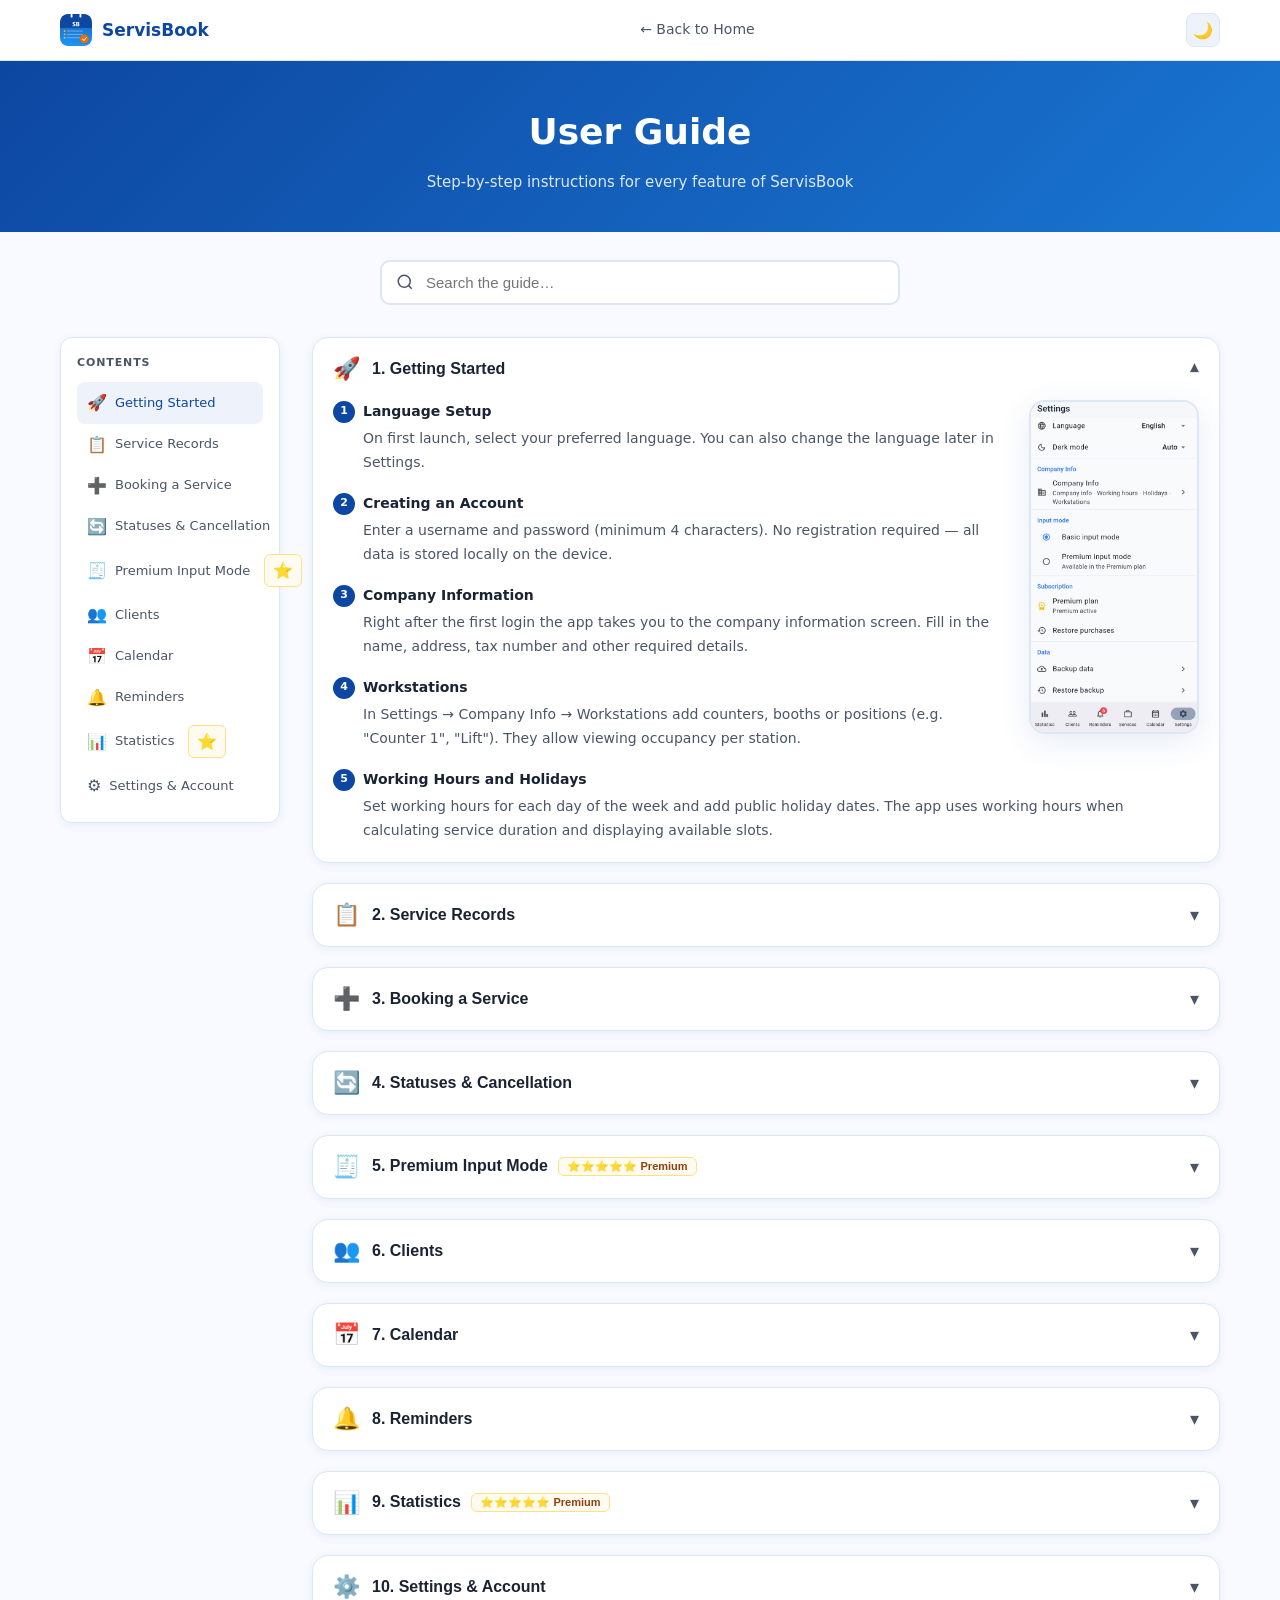
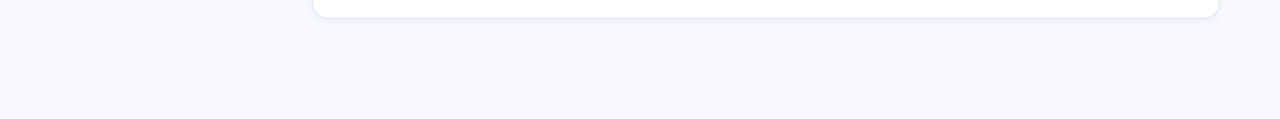
==== guide.html @ 6e5a4aa4 "guide.html: 5 stars on Data Backup and Data Restore in Settings section" ====
<!DOCTYPE html>
<html lang="en">
<head>
  <meta charset="UTF-8">
  <meta name="viewport" content="width=device-width,initial-scale=1">
  <title>ServisBook — User Guide</title>
  <meta name="description" content="Complete user guide for ServisBook — getting started, service records, calendar, reminders, statistics and more.">
  <style>
    :root {
      --bg: #f8faff; --bg-alt: #eef2fb; --nav-bg: rgba(255,255,255,.96);
      --text: #1a2333; --text-muted: #4a5568; --border: #dde6f3;
      --primary: #0D47A1; --primary-l: #1565C0; --primary-xl: #1976D2;
      --gold: #F9A825; --gold-bg: #fffbf0; --gold-border: #ffe082;
      --card: #ffffff;
      --shadow-sm: 0 2px 8px rgba(13,71,161,.07);
      --shadow: 0 8px 32px rgba(13,71,161,.10);
      --r: 12px;
    }
    @media (prefers-color-scheme: dark) {
      :root:not([data-theme="light"]) {
        --bg: #0a1628; --bg-alt: #0d1f38; --nav-bg: rgba(10,22,40,.96);
        --text: #dde8f4; --text-muted: #7a9ab5; --border: #1a3355;
        --card: #0f1e35; --gold-bg: #1c1500; --gold-border: #3d2e00;
        --shadow-sm: 0 2px 8px rgba(0,0,0,.25);
        --shadow: 0 8px 32px rgba(0,0,0,.35);
      }
    }
    :root[data-theme="dark"] {
      --bg: #0a1628; --bg-alt: #0d1f38; --nav-bg: rgba(10,22,40,.96);
      --text: #dde8f4; --text-muted: #7a9ab5; --border: #1a3355;
      --card: #0f1e35; --gold-bg: #1c1500; --gold-border: #3d2e00;
      --shadow-sm: 0 2px 8px rgba(0,0,0,.25); --shadow: 0 8px 32px rgba(0,0,0,.35);
    }
    :root[data-theme="light"] {
      --bg: #f8faff; --bg-alt: #eef2fb; --nav-bg: rgba(255,255,255,.96);
      --text: #1a2333; --text-muted: #4a5568; --border: #dde6f3;
      --card: #ffffff; --gold-bg: #fffbf0; --gold-border: #ffe082;
      --shadow-sm: 0 2px 8px rgba(13,71,161,.07); --shadow: 0 8px 32px rgba(13,71,161,.10);
    }

    *, *::before, *::after { box-sizing: border-box; margin: 0; padding: 0; }
    html { scroll-behavior: smooth; }
    body { font-family: -apple-system, BlinkMacSystemFont, 'Segoe UI', system-ui, sans-serif;
      background: var(--bg); color: var(--text); line-height: 1.7; font-size: 15px; }
    img { max-width: 100%; display: block; }
    a { color: var(--primary-xl); }

    /* NAV */
    .nav {
      position: sticky; top: 0; z-index: 100;
      background: var(--nav-bg); backdrop-filter: blur(12px);
      border-bottom: 1px solid var(--border);
    }
    .nav-inner {
      max-width: 1200px; margin: 0 auto;
      display: flex; align-items: center; justify-content: space-between;
      padding: 0 20px; height: 60px; gap: 16px;
    }
    .nav-logo { display: flex; align-items: center; gap: 10px; text-decoration: none; }
    .nav-logo img { width: 32px; height: 32px; border-radius: 8px; }
    .nav-logo span { font-weight: 700; font-size: 17px; color: var(--primary); }
    .nav-back { font-size: 14px; color: var(--text-muted); text-decoration: none; display: flex; align-items: center; gap: 4px; }
    .nav-back:hover { color: var(--primary); }
    .nav-right { display: flex; align-items: center; gap: 8px; }
    .theme-btn {
      background: var(--bg-alt); border: 1px solid var(--border); border-radius: 8px;
      width: 34px; height: 34px; cursor: pointer; font-size: 16px;
      display: flex; align-items: center; justify-content: center;
    }

    /* HEADER */
    .guide-header {
      background: linear-gradient(135deg, var(--primary) 0%, var(--primary-xl) 100%);
      color: #fff; padding: 40px 20px 36px; text-align: center;
    }
    .guide-header h1 { font-size: clamp(22px, 5vw, 36px); font-weight: 800; margin-bottom: 8px; }
    .guide-header p { opacity: .85; font-size: 15px; max-width: 520px; margin: 0 auto; }

    /* SEARCH */
    .search-wrap { max-width: 560px; margin: 28px auto 0; padding: 0 20px; }
    .search-input {
      width: 100%; padding: 12px 16px 12px 44px; border-radius: 10px;
      border: 2px solid var(--border); background: var(--card); color: var(--text);
      font-size: 15px; outline: none; transition: border-color .15s;
      background-image: url("data:image/svg+xml,%3Csvg xmlns='http://www.w3.org/2000/svg' width='18' height='18' viewBox='0 0 24 24' fill='none' stroke='%234a5568' stroke-width='2'%3E%3Ccircle cx='11' cy='11' r='8'/%3E%3Cpath d='m21 21-4.35-4.35'/%3E%3C/svg%3E");
      background-repeat: no-repeat; background-position: 14px center;
    }
    .search-input:focus { border-color: var(--primary-xl); }

    /* LAYOUT */
    .guide-layout {
      max-width: 1200px; margin: 0 auto;
      display: grid; grid-template-columns: 1fr;
      padding: 32px 20px 80px; gap: 32px;
    }

    /* SIDEBAR */
    .sidebar {
      display: none;
    }
    .sidebar-inner {
      position: sticky; top: 76px;
      background: var(--card); border: 1px solid var(--border);
      border-radius: var(--r); padding: 16px; box-shadow: var(--shadow-sm);
    }
    .sidebar-title {
      font-size: 11px; font-weight: 700; color: var(--text-muted);
      text-transform: uppercase; letter-spacing: .08em; margin-bottom: 10px;
    }
    .sidebar-link {
      display: flex; align-items: center; gap: 8px;
      padding: 7px 10px; border-radius: 8px; text-decoration: none;
      font-size: 13px; color: var(--text-muted); transition: background .1s, color .1s;
      white-space: nowrap;
    }
    .sidebar-link:hover, .sidebar-link.active { background: var(--bg-alt); color: var(--primary); }
    .sidebar-link span { font-size: 16px; }

    /* CONTENT */
    .guide-section {
      scroll-margin-top: 76px;
      background: var(--card); border: 1px solid var(--border);
      border-radius: 16px; overflow: hidden; box-shadow: var(--shadow-sm);
      margin-bottom: 20px;
    }
    .guide-section.hidden { display: none; }

    .section-header-btn {
      width: 100%; background: none; border: none; cursor: pointer;
      padding: 18px 20px; text-align: left;
      display: flex; align-items: center; justify-content: space-between; gap: 12px;
      color: var(--text);
    }
    .section-header-btn:hover { background: var(--bg-alt); }
    .section-title-row { display: flex; align-items: center; gap: 12px; }
    .section-icon { font-size: 22px; flex-shrink: 0; }
    .section-title { font-size: 16px; font-weight: 700; }
    .section-chevron { font-size: 18px; color: var(--text-muted); transition: transform .2s; flex-shrink: 0; }
    .guide-section.open .section-chevron { transform: rotate(180deg); }

    .section-body { display: none; padding: 0 20px 20px; }
    .guide-section.open .section-body { display: block; }

    /* Screenshot in guide */
    .guide-screenshot {
      float: right; margin: 0 0 16px 20px;
      width: 140px; border-radius: 16px;
      border: 2px solid var(--border); overflow: hidden;
      box-shadow: var(--shadow);
    }
    .guide-screenshot img { width: 100%; display: block; }
    .clearfix::after { content: ''; display: table; clear: both; }

    /* Items */
    .item { margin-bottom: 18px; }
    .item:last-child { margin-bottom: 0; }
    .item-num {
      display: inline-flex; align-items: center; justify-content: center;
      width: 22px; height: 22px; border-radius: 50%;
      background: var(--primary); color: #fff;
      font-size: 11px; font-weight: 700; flex-shrink: 0; margin-right: 8px;
    }
    .item-header { display: flex; align-items: center; margin-bottom: 4px; }
    .item-title { font-size: 14px; font-weight: 700; color: var(--text); }
    .item-body { font-size: 14px; color: var(--text-muted); line-height: 1.65; padding-left: 30px; }

    /* Premium badge */
    .premium-note {
      display: inline-flex; align-items: center; gap: 4px;
      background: var(--gold-bg); border: 1px solid var(--gold-border);
      color: #92400e; font-size: 11px; font-weight: 700;
      padding: 2px 8px; border-radius: 6px; margin-left: 6px;
      vertical-align: middle;
    }
    @media (prefers-color-scheme: dark) {
      :root:not([data-theme="light"]) .premium-note { color: var(--gold); }
    }
    :root[data-theme="dark"] .premium-note { color: var(--gold); }

    /* No results */
    .no-results { text-align: center; padding: 48px 20px; color: var(--text-muted); font-size: 15px; }

    /* RESPONSIVE */
    @media (min-width: 900px) {
      .guide-layout { grid-template-columns: 220px 1fr; }
      .sidebar { display: block; }
    }
    @media (min-width: 1024px) {
      .guide-screenshot { width: 170px; }
    }
  </style>
</head>
<body>

<nav class="nav">
  <div class="nav-inner">
    <a class="nav-logo" href="index.html">
      <img src="assets/logo.png" alt="ServisBook">
      <span>ServisBook</span>
    </a>
    <a class="nav-back" href="index.html">← Back to Home</a>
    <div class="nav-right">
      <button class="theme-btn" id="theme-btn" aria-label="Toggle theme">🌙</button>
    </div>
  </div>
</nav>

<div class="guide-header">
  <h1>User Guide</h1>
  <p>Step-by-step instructions for every feature of ServisBook</p>
</div>

<div class="search-wrap">
  <input class="search-input" id="search" type="search" placeholder="Search the guide…" autocomplete="off">
</div>

<div class="guide-layout">

  <!-- SIDEBAR -->
  <aside class="sidebar">
    <div class="sidebar-inner">
      <div class="sidebar-title">Contents</div>
      <a class="sidebar-link" href="#s1"><span>🚀</span> Getting Started</a>
      <a class="sidebar-link" href="#s2"><span>📋</span> Service Records</a>
      <a class="sidebar-link" href="#s3"><span>➕</span> Booking a Service</a>
      <a class="sidebar-link" href="#s4"><span>🔄</span> Statuses &amp; Cancellation</a>
      <a class="sidebar-link" href="#s5"><span>🧾</span> Premium Input Mode <span class="premium-note">⭐</span></a>
      <a class="sidebar-link" href="#s6"><span>👥</span> Clients</a>
      <a class="sidebar-link" href="#s7"><span>📅</span> Calendar</a>
      <a class="sidebar-link" href="#s8"><span>🔔</span> Reminders</a>
      <a class="sidebar-link" href="#s9"><span>📊</span> Statistics <span class="premium-note">⭐</span></a>
      <a class="sidebar-link" href="#s10"><span>⚙️</span> Settings &amp; Account</a>
    </div>
  </aside>

  <!-- CONTENT -->
  <main id="guide-content">

    <!-- 1. Getting Started -->
    <div class="guide-section open" id="s1" data-section="getting started language account company workstations working hours holidays">
      <button class="section-header-btn" onclick="toggleSection(this)">
        <div class="section-title-row">
          <span class="section-icon">🚀</span>
          <span class="section-title">1. Getting Started</span>
        </div>
        <span class="section-chevron">▾</span>
      </button>
      <div class="section-body">
        <div class="guide-screenshot">
          <img src="assets/7.jpg" alt="Settings" loading="lazy">
        </div>
        <div class="clearfix">
          <div class="item">
            <div class="item-header"><span class="item-num">1</span><span class="item-title">Language Setup</span></div>
            <div class="item-body">On first launch, select your preferred language. You can also change the language later in Settings.</div>
          </div>
          <div class="item">
            <div class="item-header"><span class="item-num">2</span><span class="item-title">Creating an Account</span></div>
            <div class="item-body">Enter a username and password (minimum 4 characters). No registration required — all data is stored locally on the device.</div>
          </div>
          <div class="item">
            <div class="item-header"><span class="item-num">3</span><span class="item-title">Company Information</span></div>
            <div class="item-body">Right after the first login the app takes you to the company information screen. Fill in the name, address, tax number and other required details.</div>
          </div>
          <div class="item">
            <div class="item-header"><span class="item-num">4</span><span class="item-title">Workstations</span></div>
            <div class="item-body">In Settings → Company Info → Workstations add counters, booths or positions (e.g. "Counter 1", "Lift"). They allow viewing occupancy per station.</div>
          </div>
          <div class="item">
            <div class="item-header"><span class="item-num">5</span><span class="item-title">Working Hours and Holidays</span></div>
            <div class="item-body">Set working hours for each day of the week and add public holiday dates. The app uses working hours when calculating service duration and displaying available slots.</div>
          </div>
        </div>
      </div>
    </div>

    <!-- 2. Service Records -->
    <div class="guide-section" id="s2" data-section="service records tabs scheduled in progress completed cards color search filter sort period">
      <button class="section-header-btn" onclick="toggleSection(this)">
        <div class="section-title-row">
          <span class="section-icon">📋</span>
          <span class="section-title">2. Service Records</span>
        </div>
        <span class="section-chevron">▾</span>
      </button>
      <div class="section-body">
        <div class="guide-screenshot">
          <img src="assets/1.jpg" alt="Service Records" loading="lazy">
        </div>
        <div class="clearfix">
          <div class="item">
            <div class="item-header"><span class="item-num">1</span><span class="item-title">Three Tabs — Three Statuses</span></div>
            <div class="item-body">Service records are divided into three tabs: <strong>Scheduled</strong> — appointments yet to be carried out; <strong>In Progress</strong> — services currently underway; <strong>Completed</strong> — archive of all finished services.</div>
          </div>
          <div class="item">
            <div class="item-header"><span class="item-num">2</span><span class="item-title">Time Period for Completed Services</span></div>
            <div class="item-body">Select the review period: 15 days, 30 days, 6 months, 12 months or all time.</div>
          </div>
          <div class="item">
            <div class="item-header"><span class="item-num">3</span><span class="item-title">Card Colors</span></div>
            <div class="item-body">Cards can be color-coded: <strong>Yellow</strong> — service should have started but hasn't; <strong>Green</strong> — service is in progress and completion time is approaching.</div>
          </div>
          <div class="item">
            <div class="item-header"><span class="item-num">4</span><span class="item-title">Sound Alarm</span></div>
            <div class="item-body">If you enable sound alerts in Settings → Notifications, the app will notify you with sound and vibration when a scheduled appointment time arrives.</div>
          </div>
          <div class="item">
            <div class="item-header"><span class="item-num">5</span><span class="item-title">Search</span></div>
            <div class="item-body">At the top of the screen enter part of the service description or client name. The list filters in real time.</div>
          </div>
          <div class="item">
            <div class="item-header"><span class="item-num">6</span><span class="item-title">Filtering and Sorting</span></div>
            <div class="item-body">Use the calendar icon to filter by date. Use the sort icon to order the list by date, price or client name.</div>
          </div>
        </div>
      </div>
    </div>

    <!-- 3. Booking a Service -->
    <div class="guide-section" id="s3" data-section="booking add new service client date time description notes photos sms reminder">
      <button class="section-header-btn" onclick="toggleSection(this)">
        <div class="section-title-row">
          <span class="section-icon">➕</span>
          <span class="section-title">3. Booking a Service</span>
        </div>
        <span class="section-chevron">▾</span>
      </button>
      <div class="section-body">
        <div class="guide-screenshot">
          <img src="assets/8.jpg" alt="Add Service form" loading="lazy">
        </div>
        <div class="clearfix">
        <div class="item">
          <div class="item-header"><span class="item-num">1</span><span class="item-title">Starting</span></div>
          <div class="item-body">Tap the <strong>+</strong> button in the bottom right of the Services screen, or tap a free slot in the Calendar.</div>
        </div>
        <div class="item">
          <div class="item-header"><span class="item-num">2</span><span class="item-title">Selecting a Client</span></div>
          <div class="item-body">Choose a client from the list or add a new one directly on the form. The client must be added before booking a service.</div>
        </div>
        <div class="item">
          <div class="item-header"><span class="item-num">3</span><span class="item-title">Date and Time</span></div>
          <div class="item-body">Select start date and time. Enter duration or manually select end time. Duration is calculated in working hours according to your schedule.</div>
        </div>
        <div class="item">
          <div class="item-header"><span class="item-num">4</span><span class="item-title">Description and Notes</span></div>
          <div class="item-body">Service description is required in Basic entry mode. Notes are optional and appear in italic on the card.</div>
        </div>
        <div class="item">
          <div class="item-header"><span class="item-num">5</span><span class="item-title">Photos</span></div>
          <div class="item-body">Add photos from the gallery or camera. They are stored locally and displayed as thumbnails on the card.</div>
        </div>
        <div class="item">
          <div class="item-header"><span class="item-num">6</span><span class="item-title">Reminder</span></div>
          <div class="item-body">Enable "Add reminder" and select the type. The reminder appears in the Reminders section on the selected date and time.</div>
        </div>
        <div class="item">
          <div class="item-header"><span class="item-num">7</span><span class="item-title">SMS Confirmation to Client</span></div>
          <div class="item-body">Enable the "Send SMS confirmation to client" toggle before saving. The app opens the SMS app with a pre-filled number and message.</div>
        </div>
        </div>
      </div>
    </div>

    <!-- 4. Statuses and Cancellation -->
    <div class="guide-section" id="s4" data-section="status change in progress completed cancel cancellation pdf export share">
      <button class="section-header-btn" onclick="toggleSection(this)">
        <div class="section-title-row">
          <span class="section-icon">🔄</span>
          <span class="section-title">4. Statuses &amp; Cancellation</span>
        </div>
        <span class="section-chevron">▾</span>
      </button>
      <div class="section-body">
        <div class="guide-screenshot">
          <img src="assets/6.jpg" alt="Service Details" loading="lazy">
        </div>
        <div class="clearfix">
          <div class="item">
            <div class="item-header"><span class="item-num">1</span><span class="item-title">Starting a Service</span></div>
            <div class="item-body">On the card in the "Scheduled" tab tap the <strong>In Progress</strong> button. The service moves to the In Progress tab.</div>
          </div>
          <div class="item">
            <div class="item-header"><span class="item-num">2</span><span class="item-title">Completing a Service</span></div>
            <div class="item-body">On the card in the "In Progress" tab tap <strong>Completed</strong>. Enter the final price (if not already entered). The service moves to Completed.</div>
          </div>
          <div class="item">
            <div class="item-header"><span class="item-num">3</span><span class="item-title">Cancellation</span></div>
            <div class="item-body">Tap "Cancel" on the card in the Scheduled tab. Confirm the cancellation and, if desired, send an SMS notification to the client.</div>
          </div>
          <div class="item">
            <div class="item-header"><span class="item-num">4</span><span class="item-title">View and PDF Export</span></div>
            <div class="item-body">Tap the completed service card for a detailed view. Use the share icon in the top right to generate and send a PDF.</div>
          </div>
        </div>
      </div>
    </div>

    <!-- 5. Premium Input Mode -->
    <div class="guide-section" id="s5" data-section="premium input mode vat tax line items pdf service details">
      <button class="section-header-btn" onclick="toggleSection(this)">
        <div class="section-title-row">
          <span class="section-icon">🧾</span>
          <span class="section-title">5. Premium Input Mode <span class="premium-note">⭐⭐⭐⭐⭐ Premium</span></span>
        </div>
        <span class="section-chevron">▾</span>
      </button>
      <div class="section-body">
        <div class="guide-screenshot" style="width:100%;max-width:480px;float:none;margin:0 0 20px 0;">
          <img src="assets/19.png" alt="Premium Input Mode" loading="lazy">
        </div>
        <div class="item">
          <div class="item-header"><span class="item-num">1</span><span class="item-title">Enabling Premium Entry Mode</span></div>
          <div class="item-body">Go to <strong>Settings → Entry Mode → Premium</strong>. Available only to Premium plan users.</div>
        </div>
        <div class="item">
          <div class="item-header"><span class="item-num">2</span><span class="item-title">Adding Line Items</span></div>
          <div class="item-body">In Premium mode the service form shows a table. Add rows with item name, unit, quantity and unit price.</div>
        </div>
        <div class="item">
          <div class="item-header"><span class="item-num">3</span><span class="item-title">Tax (VAT)</span></div>
          <div class="item-body">Enter the VAT rate in Settings (e.g. 20%). The app automatically calculates the tax amount and total.</div>
        </div>
        <div class="item">
          <div class="item-header"><span class="item-num">4</span><span class="item-title">PDF Service Details</span></div>
          <div class="item-body">On the Service Details screen tap the share icon. A PDF is generated with company data, client and all line items.</div>
        </div>
      </div>
    </div>

    <!-- 6. Clients -->
    <div class="guide-section" id="s6" data-section="clients add import contacts history delete earnings">
      <button class="section-header-btn" onclick="toggleSection(this)">
        <div class="section-title-row">
          <span class="section-icon">👥</span>
          <span class="section-title">6. Clients</span>
        </div>
        <span class="section-chevron">▾</span>
      </button>
      <div class="section-body">
        <div class="guide-screenshot">
          <img src="assets/10.jpg" alt="Clients list" loading="lazy">
        </div>
        <div class="clearfix">
        <div class="item">
          <div class="item-header"><span class="item-num">1</span><span class="item-title">Adding a Client</span></div>
          <div class="item-body">Tap <strong>+</strong> and manually enter last name, first name and phone number (required). E-mail, address and notes are optional.</div>
        </div>
        <div class="item">
          <div class="item-header"><span class="item-num">2</span><span class="item-title">Import from Contacts</span></div>
          <div class="item-body">On the form tap the contact icon. The app opens the phone contacts — select a contact and the data is filled in automatically.</div>
        </div>
        <div class="item">
          <div class="item-header"><span class="item-num">3</span><span class="item-title">Client History</span></div>
          <div class="item-body">Tap on a client in the list to see all their services, total number of appointments and total earnings.</div>
        </div>
        <div class="item">
          <div class="item-header"><span class="item-num">4</span><span class="item-title">Deleting a Client</span></div>
          <div class="item-body"><strong>Warning:</strong> deleting a client also removes all their services and reminders. This action cannot be undone.</div>
        </div>
        </div>
      </div>
    </div>

    <!-- 7. Calendar -->
    <div class="guide-section" id="s7" data-section="calendar monthly daily timeline booking workstation filter">
      <button class="section-header-btn" onclick="toggleSection(this)">
        <div class="section-title-row">
          <span class="section-icon">📅</span>
          <span class="section-title">7. Calendar</span>
        </div>
        <span class="section-chevron">▾</span>
      </button>
      <div class="section-body">
        <div class="guide-screenshot">
          <img src="assets/2.jpg" alt="Calendar" loading="lazy">
        </div>
        <div class="clearfix">
          <div class="item">
            <div class="item-header"><span class="item-num">1</span><span class="item-title">Monthly View</span></div>
            <div class="item-body">Shows which days have scheduled appointments. Tap a day to see the detailed daily view.</div>
          </div>
          <div class="item">
            <div class="item-header"><span class="item-num">2</span><span class="item-title">Daily Timeline</span></div>
            <div class="item-body">Vertical view of the day with all scheduled appointments. Each block shows client name, description and duration.</div>
          </div>
          <div class="item">
            <div class="item-header"><span class="item-num">3</span><span class="item-title">Booking from Calendar</span></div>
            <div class="item-body">Tap a free slot in the daily view to immediately open the new service form with a pre-set date and time.</div>
          </div>
          <div class="item">
            <div class="item-header"><span class="item-num">4</span><span class="item-title">Filtering by Workstation</span></div>
            <div class="item-body">If you have multiple workstations, use the filter at the top to see appointments for one station only.</div>
          </div>
        </div>
      </div>
    </div>

    <!-- 8. Reminders -->
    <div class="guide-section" id="s8" data-section="reminders call sms offer new service personal note done">
      <button class="section-header-btn" onclick="toggleSection(this)">
        <div class="section-title-row">
          <span class="section-icon">🔔</span>
          <span class="section-title">8. Reminders</span>
        </div>
        <span class="section-chevron">▾</span>
      </button>
      <div class="section-body">
        <div class="guide-screenshot">
          <img src="assets/4.jpg" alt="Reminders" loading="lazy">
        </div>
        <div class="clearfix">
          <div class="item">
            <div class="item-header"><span class="item-num">1</span><span class="item-title">Reminder Types</span></div>
            <div class="item-body">
              <strong>Call</strong> — opens the phone app<br>
              <strong>SMS</strong> — opens SMS app with a pre-defined message<br>
              <strong>Offer</strong> — opens e-mail app<br>
              <strong>New service</strong> — opens the booking form<br>
              <strong>Personal note</strong> — personal reminder, no automatic action
            </div>
          </div>
          <div class="item">
            <div class="item-header"><span class="item-num">2</span><span class="item-title">Adding a Reminder</span></div>
            <div class="item-body">Tap <strong>+</strong> for a new reminder. Select type, client, date and time. The reminder appears in the list on the scheduled date.</div>
          </div>
          <div class="item">
            <div class="item-header"><span class="item-num">3</span><span class="item-title">Marking as Done</span></div>
            <div class="item-body">After completing the action (call, SMS…) mark the reminder as done. It moves to the Done section.</div>
          </div>
        </div>
      </div>
    </div>

    <!-- 9. Statistics -->
    <div class="guide-section" id="s9" data-section="statistics premium charts revenue clients trend busiest day average">
      <button class="section-header-btn" onclick="toggleSection(this)">
        <div class="section-title-row">
          <span class="section-icon">📊</span>
          <span class="section-title">9. Statistics <span class="premium-note">⭐⭐⭐⭐⭐ Premium</span></span>
        </div>
        <span class="section-chevron">▾</span>
      </button>
      <div class="section-body">
        <div class="guide-screenshot">
          <img src="assets/3.jpg" alt="Statistics" loading="lazy">
        </div>
        <div class="clearfix">
          <div class="item">
            <div class="item-header"><span class="item-num">1</span><span class="item-title">Premium Feature</span></div>
            <div class="item-body">Statistics are available exclusively to Premium plan users. The free version shows a blurred preview with a lock icon.</div>
          </div>
          <div class="item">
            <div class="item-header"><span class="item-num">2</span><span class="item-title">Available Charts</span></div>
            <div class="item-body">
              Revenue in selected month · Monthly revenue trend · Revenue by workstation · Top 5 clients by revenue and job count · Service status distribution · Job count trend · Busiest day of the week · New clients per month · Average service value trend · Loyal and one-time clients · Average service duration · Revenue details: avg, max, yearly comparison
            </div>
          </div>
        </div>
      </div>
    </div>

    <!-- 10. Settings and Account -->
    <div class="guide-section" id="s10" data-section="settings company language theme backup restore premium password change account">
      <button class="section-header-btn" onclick="toggleSection(this)">
        <div class="section-title-row">
          <span class="section-icon">⚙️</span>
          <span class="section-title">10. Settings &amp; Account</span>
        </div>
        <span class="section-chevron">▾</span>
      </button>
      <div class="section-body">
        <div class="guide-screenshot">
          <img src="assets/5.jpg" alt="Working Hours Settings" loading="lazy">
        </div>
        <div class="clearfix">
          <div class="item">
            <div class="item-header"><span class="item-num">1</span><span class="item-title">Company Information</span></div>
            <div class="item-body">Company name, address, tax number, registration number, bank account and contact details. Used on the service details page. Here you can also configure the working hours schedule by day, holiday dates, and workstation names.</div>
          </div>
          <div class="item">
            <div class="item-header"><span class="item-num">2</span><span class="item-title">Language and Theme</span></div>
            <div class="item-body">10 languages available. Choose between light, dark or system theme.</div>
          </div>
          <div class="item">
            <div class="item-header"><span class="item-num">3</span><span class="item-title">Data Backup <span class="premium-note">⭐⭐⭐⭐⭐ Premium</span></span></div>
            <div class="item-body">Create a backup of all data. The file is saved to the Downloads folder and can be used to transfer to another device.</div>
          </div>
          <div class="item">
            <div class="item-header"><span class="item-num">4</span><span class="item-title">Data Restore <span class="premium-note">⭐⭐⭐⭐⭐ Premium</span></span></div>
            <div class="item-body">Import a previously created backup. <strong>Warning:</strong> restore replaces all existing data in the app.</div>
          </div>
          <div class="item">
            <div class="item-header"><span class="item-num">5</span><span class="item-title">Premium Plan</span></div>
            <div class="item-body">Upgrade to Premium for statistics, backup, line-item service view with VAT and unlimited clients and services.</div>
          </div>
          <div class="item">
            <div class="item-header"><span class="item-num">6</span><span class="item-title">Change Password</span></div>
            <div class="item-body">In Settings tap "Change password". Enter the old and new password (minimum 4 characters).</div>
          </div>
        </div>
      </div>
    </div>

    <div class="no-results" id="no-results" style="display:none">
      No results found. Try a different search term.
    </div>

  </main>
</div>

<script>
  // Theme toggle
  const themeBtn = document.getElementById('theme-btn');
  function applyTheme(t) {
    document.documentElement.setAttribute('data-theme', t);
    themeBtn.textContent = t === 'dark' ? '☀️' : '🌙';
    localStorage.setItem('sb_theme', t);
  }
  themeBtn.addEventListener('click', () => {
    applyTheme(document.documentElement.getAttribute('data-theme') === 'dark' ? 'light' : 'dark');
  });
  const savedTheme = localStorage.getItem('sb_theme');
  if (savedTheme) applyTheme(savedTheme);

  // Accordion
  function toggleSection(btn) {
    const section = btn.closest('.guide-section');
    document.querySelectorAll('.guide-section').forEach(s => s.classList.toggle('open', s === section));
    document.querySelectorAll('.sidebar-link').forEach(l => l.classList.remove('active'));
    const link = document.querySelector(`.sidebar-link[href="#${section.id}"]`);
    if (link) link.classList.add('active');
    sidebarScrolling = true;
    clearTimeout(sidebarScrollTimer);
    setTimeout(() => section.scrollIntoView({ behavior: 'smooth', block: 'start' }), 30);
    sidebarScrollTimer = setTimeout(() => { sidebarScrolling = false; }, 1000);
  }

  // Search
  const searchInput = document.getElementById('search');
  const sections = document.querySelectorAll('.guide-section');
  const noResults = document.getElementById('no-results');

  searchInput.addEventListener('input', () => {
    const q = searchInput.value.toLowerCase().trim();
    let found = 0;
    sections.forEach(s => {
      const text = (s.dataset.section + ' ' + s.textContent).toLowerCase();
      const match = !q || text.includes(q);
      s.classList.toggle('hidden', !match);
      if (match) { found++; if (q) s.classList.add('open'); }
    });
    noResults.style.display = found === 0 ? 'block' : 'none';
  });

  // Sidebar click — otvori sekciju i scrolluj na vrh
  let sidebarScrolling = false;
  let sidebarScrollTimer;

  document.querySelectorAll('.sidebar-link').forEach(link => {
    link.addEventListener('click', function(e) {
      e.preventDefault();
      const targetId = this.getAttribute('href').slice(1);
      const target = document.getElementById(targetId);
      if (!target) return;
      sections.forEach(s => s.classList.toggle('open', s === target));

      sidebarScrolling = true;
      clearTimeout(sidebarScrollTimer);
      setTimeout(() => target.scrollIntoView({ behavior: 'smooth', block: 'start' }), 30);

      document.querySelectorAll('.sidebar-link').forEach(l => l.classList.remove('active'));
      this.classList.add('active');

      sidebarScrollTimer = setTimeout(() => { sidebarScrolling = false; }, 1000);
    });
  });

  // Sidebar active link on scroll — sekcija čiji je vrh najbliži nav dnu
  function updateSidebarActive() {
    if (sidebarScrolling) return;
    const navH = 80;
    let closest = null;
    let closestDist = Infinity;
    sections.forEach(s => {
      if (s.classList.contains('hidden')) return;
      const dist = Math.abs(s.getBoundingClientRect().top - navH);
      if (dist < closestDist) { closestDist = dist; closest = s; }
    });
    if (closest) {
      document.querySelectorAll('.sidebar-link').forEach(l => l.classList.remove('active'));
      const link = document.querySelector(`.sidebar-link[href="#${closest.id}"]`);
      if (link) link.classList.add('active');
    }
  }
  window.addEventListener('scroll', updateSidebarActive, { passive: true });
</script>
</body>
</html>
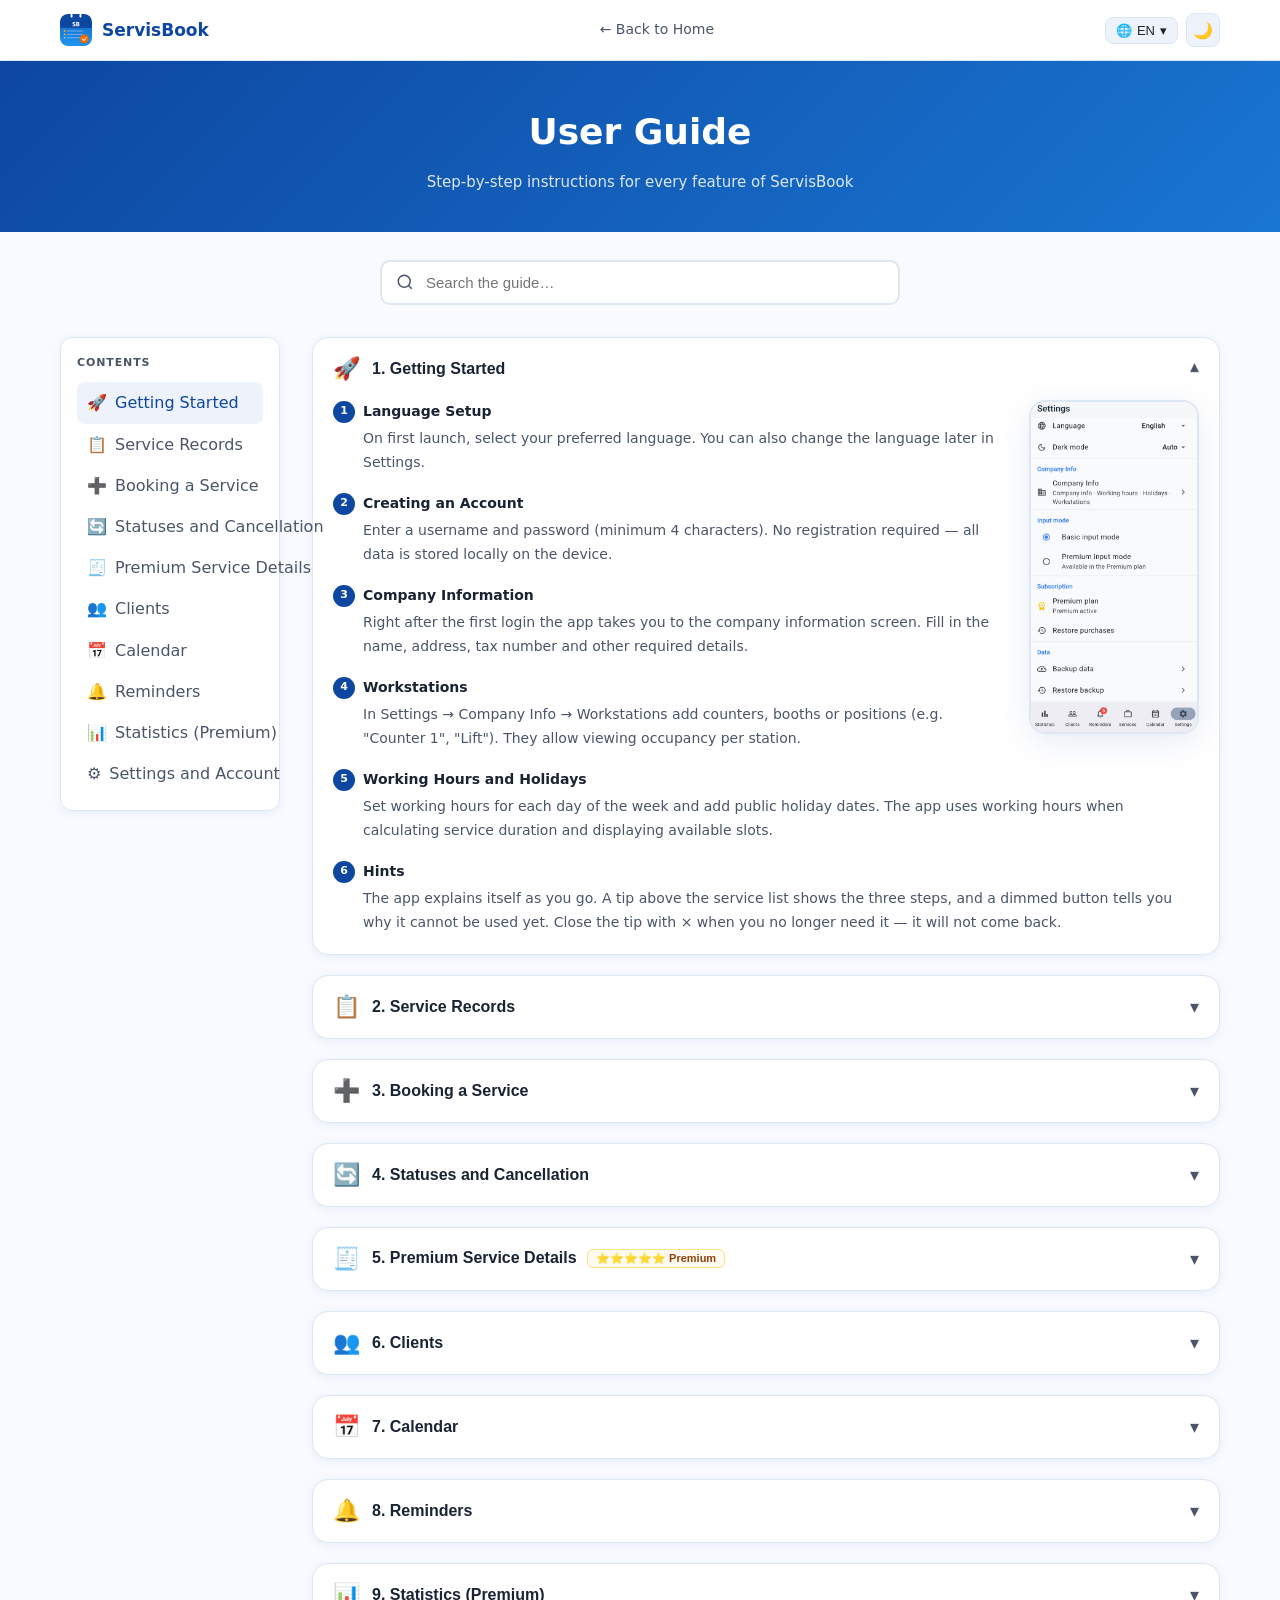
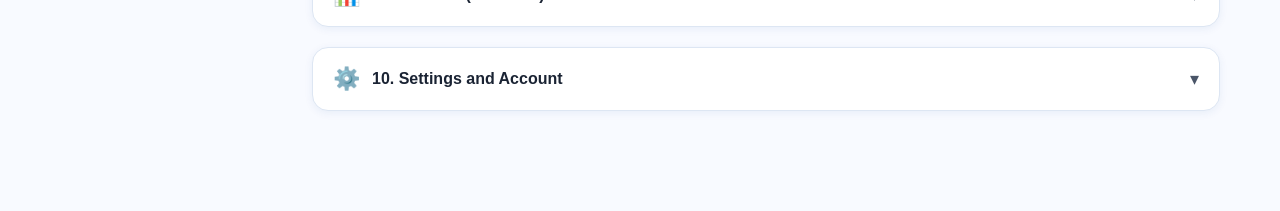
==== commit 6c75d254: "guide.html: 10 languages, generated from the app translations" ====
--- a/guide.html
+++ b/guide.html
@@ -188,6 +188,28 @@
     @media (min-width: 1024px) {
       .guide-screenshot { width: 170px; }
     }
+    .lang-wrap { position: relative; }
+    .lang-btn {
+      background: var(--bg-alt); border: 1px solid var(--border); border-radius: 8px;
+      padding: 5px 10px; cursor: pointer; font-size: 13px; color: var(--text);
+      display: flex; align-items: center; gap: 5px; white-space: nowrap;
+    }
+    .lang-btn:hover { border-color: var(--primary-xl); }
+    .lang-dropdown {
+      display: none; position: absolute; right: 0; top: calc(100% + 6px);
+      background: var(--card); border: 1px solid var(--border); border-radius: 10px;
+      box-shadow: var(--shadow); min-width: 160px; overflow: hidden; z-index: 200;
+    }
+    .lang-dropdown.open { display: block; }
+    .lang-option {
+      display: flex; align-items: center; gap: 8px;
+      padding: 9px 14px; cursor: pointer; font-size: 13px;
+      color: var(--text); transition: background .1s;
+    }
+    .lang-option:hover { background: var(--bg-alt); }
+    .lang-option.active { color: var(--primary); font-weight: 600; }
+
+
   </style>
 </head>
 <body>
@@ -198,20 +220,35 @@
       <img src="assets/logo.png" alt="ServisBook">
       <span>ServisBook</span>
     </a>
-    <a class="nav-back" href="index.html">← Back to Home</a>
+    <a class="nav-back" href="index.html" data-i18n="siteBackHome">← Back to Home</a>
     <div class="nav-right">
+      <div class="lang-wrap">
+        <button class="lang-btn" id="lang-btn" aria-label="Language">&#127760; <span id="lang-label">EN</span> &#9662;</button>
+        <div class="lang-dropdown" id="lang-dropdown">
+          <div class="lang-option" data-lang="en">English</div>
+          <div class="lang-option" data-lang="sr">Srpski</div>
+          <div class="lang-option" data-lang="hr">Hrvatski</div>
+          <div class="lang-option" data-lang="de">Deutsch</div>
+          <div class="lang-option" data-lang="fr">Fran&ccedil;ais</div>
+          <div class="lang-option" data-lang="it">Italiano</div>
+          <div class="lang-option" data-lang="es">Espa&ntilde;ol</div>
+          <div class="lang-option" data-lang="nl">Nederlands</div>
+          <div class="lang-option" data-lang="pl">Polski</div>
+          <div class="lang-option" data-lang="pt">Portugu&ecirc;s</div>
+        </div>
+      </div>
       <button class="theme-btn" id="theme-btn" aria-label="Toggle theme">🌙</button>
     </div>
   </div>
 </nav>
 
 <div class="guide-header">
-  <h1>User Guide</h1>
-  <p>Step-by-step instructions for every feature of ServisBook</p>
+  <h1 data-i18n="siteGuideTitle">User Guide</h1>
+  <p data-i18n="siteGuideSubtitle">Step-by-step instructions for every feature of ServisBook</p>
 </div>
 
 <div class="search-wrap">
-  <input class="search-input" id="search" type="search" placeholder="Search the guide…" autocomplete="off">
+  <input class="search-input" id="search" type="search" data-i18n-ph="siteSearchPlaceholder" placeholder="Search the guide…" autocomplete="off">
 </div>
 
 <div class="guide-layout">
@@ -219,29 +256,27 @@
   <!-- SIDEBAR -->
   <aside class="sidebar">
     <div class="sidebar-inner">
-      <div class="sidebar-title">Contents</div>
-      <a class="sidebar-link" href="#s1"><span>🚀</span> Getting Started</a>
-      <a class="sidebar-link" href="#s2"><span>📋</span> Service Records</a>
-      <a class="sidebar-link" href="#s3"><span>➕</span> Booking a Service</a>
-      <a class="sidebar-link" href="#s4"><span>🔄</span> Statuses &amp; Cancellation</a>
-      <a class="sidebar-link" href="#s5"><span>🧾</span> Premium Input Mode <span class="premium-note">⭐</span></a>
-      <a class="sidebar-link" href="#s6"><span>👥</span> Clients</a>
-      <a class="sidebar-link" href="#s7"><span>📅</span> Calendar</a>
-      <a class="sidebar-link" href="#s8"><span>🔔</span> Reminders</a>
-      <a class="sidebar-link" href="#s9"><span>📊</span> Statistics <span class="premium-note">⭐</span></a>
-      <a class="sidebar-link" href="#s10"><span>⚙️</span> Settings &amp; Account</a>
+      <div class="sidebar-title" data-i18n="siteContents">Contents</div>
+      <a class="sidebar-link" href="#s1"><span>🚀</span> <span data-i18n="helpSec1Title">Getting Started</span></a>
+      <a class="sidebar-link" href="#s2"><span>📋</span> <span data-i18n="helpSec2Title">Service Records</span></a>
+      <a class="sidebar-link" href="#s3"><span>➕</span> <span data-i18n="helpSec3Title">Booking a Service</span></a>
+      <a class="sidebar-link" href="#s4"><span>🔄</span> <span data-i18n="helpSec4Title">Statuses and Cancellation</span></a>
+      <a class="sidebar-link" href="#s5"><span>🧾</span> <span data-i18n="helpSec5Title">Premium Service Details</span></a>
+      <a class="sidebar-link" href="#s6"><span>👥</span> <span data-i18n="helpSec6Title">Clients</span></a>
+      <a class="sidebar-link" href="#s7"><span>📅</span> <span data-i18n="helpSec7Title">Calendar</span></a>
+      <a class="sidebar-link" href="#s8"><span>🔔</span> <span data-i18n="helpSec8Title">Reminders</span></a>
+      <a class="sidebar-link" href="#s9"><span>📊</span> <span data-i18n="helpSec9Title">Statistics (Premium)</span></a>
+      <a class="sidebar-link" href="#s10"><span>⚙️</span> <span data-i18n="helpSec10Title">Settings and Account</span></a>
     </div>
   </aside>
 
   <!-- CONTENT -->
   <main id="guide-content">
-
-    <!-- 1. Getting Started -->
-    <div class="guide-section open" id="s1" data-section="getting started language account company workstations working hours holidays">
+    <div class="guide-section open" id="s1" data-section="getting started language account company workstations working hours holidays hints">
       <button class="section-header-btn" onclick="toggleSection(this)">
         <div class="section-title-row">
           <span class="section-icon">🚀</span>
-          <span class="section-title">1. Getting Started</span>
+          <span class="section-title">1. <span data-i18n="helpSec1Title">Getting Started</span></span>
         </div>
         <span class="section-chevron">▾</span>
       </button>
@@ -251,35 +286,38 @@
         </div>
         <div class="clearfix">
           <div class="item">
-            <div class="item-header"><span class="item-num">1</span><span class="item-title">Language Setup</span></div>
-            <div class="item-body">On first launch, select your preferred language. You can also change the language later in Settings.</div>
-          </div>
-          <div class="item">
-            <div class="item-header"><span class="item-num">2</span><span class="item-title">Creating an Account</span></div>
-            <div class="item-body">Enter a username and password (minimum 4 characters). No registration required — all data is stored locally on the device.</div>
-          </div>
-          <div class="item">
-            <div class="item-header"><span class="item-num">3</span><span class="item-title">Company Information</span></div>
-            <div class="item-body">Right after the first login the app takes you to the company information screen. Fill in the name, address, tax number and other required details.</div>
-          </div>
-          <div class="item">
-            <div class="item-header"><span class="item-num">4</span><span class="item-title">Workstations</span></div>
-            <div class="item-body">In Settings → Company Info → Workstations add counters, booths or positions (e.g. "Counter 1", "Lift"). They allow viewing occupancy per station.</div>
-          </div>
-          <div class="item">
-            <div class="item-header"><span class="item-num">5</span><span class="item-title">Working Hours and Holidays</span></div>
-            <div class="item-body">Set working hours for each day of the week and add public holiday dates. The app uses working hours when calculating service duration and displaying available slots.</div>
-          </div>
-        </div>
-      </div>
-    </div>
-
-    <!-- 2. Service Records -->
-    <div class="guide-section" id="s2" data-section="service records tabs scheduled in progress completed cards color search filter sort period">
+            <div class="item-header"><span class="item-num">1</span><span class="item-title"><span data-i18n="helpSec1I1Title">Language Setup</span></span></div>
+            <div class="item-body" data-i18n="helpSec1I1Body">On first launch, select your preferred language. You can also change the language later in Settings.</div>
+          </div>
+          <div class="item">
+            <div class="item-header"><span class="item-num">2</span><span class="item-title"><span data-i18n="helpSec1I2Title">Creating an Account</span></span></div>
+            <div class="item-body" data-i18n="helpSec1I2Body">Enter a username and password (minimum 4 characters). No registration required — all data is stored locally on the device.</div>
+          </div>
+          <div class="item">
+            <div class="item-header"><span class="item-num">3</span><span class="item-title"><span data-i18n="helpSec1I3Title">Company Information</span></span></div>
+            <div class="item-body" data-i18n="helpSec1I3Body">Right after the first login the app takes you to the company information screen. Fill in the name, address, tax number and other required details.</div>
+          </div>
+          <div class="item">
+            <div class="item-header"><span class="item-num">4</span><span class="item-title"><span data-i18n="helpSec1I4Title">Workstations</span></span></div>
+            <div class="item-body" data-i18n="helpSec1I4Body">In Settings → Company Info → Workstations add counters, booths or positions (e.g. \"Counter 1\", \"Lift\"). They allow viewing occupancy per station.</div>
+          </div>
+          <div class="item">
+            <div class="item-header"><span class="item-num">5</span><span class="item-title"><span data-i18n="helpSec1I5Title">Working Hours and Holidays</span></span></div>
+            <div class="item-body" data-i18n="helpSec1I5Body">Set working hours for each day of the week and add public holiday dates. The app uses working hours when calculating service duration and displaying available slots.</div>
+          </div>
+          <div class="item">
+            <div class="item-header"><span class="item-num">6</span><span class="item-title"><span data-i18n="helpSec1I6Title">Hints</span></span></div>
+            <div class="item-body" data-i18n="helpSec1I6Body">The app explains itself as you go. A tip above the service list shows the three steps, and a dimmed button tells you why it cannot be used yet. Close the tip with × when you no longer need it — it will not come back.</div>
+          </div>
+        </div>
+      </div>
+    </div>
+
+    <div class="guide-section" id="s2" data-section="service records tabs scheduled in progress completed cards color search filter sort period revenue">
       <button class="section-header-btn" onclick="toggleSection(this)">
         <div class="section-title-row">
           <span class="section-icon">📋</span>
-          <span class="section-title">2. Service Records</span>
+          <span class="section-title">2. <span data-i18n="helpSec2Title">Service Records</span></span>
         </div>
         <span class="section-chevron">▾</span>
       </button>
@@ -289,39 +327,42 @@
         </div>
         <div class="clearfix">
           <div class="item">
-            <div class="item-header"><span class="item-num">1</span><span class="item-title">Three Tabs — Three Statuses</span></div>
-            <div class="item-body">Service records are divided into three tabs: <strong>Scheduled</strong> — appointments yet to be carried out; <strong>In Progress</strong> — services currently underway; <strong>Completed</strong> — archive of all finished services.</div>
-          </div>
-          <div class="item">
-            <div class="item-header"><span class="item-num">2</span><span class="item-title">Time Period for Completed Services</span></div>
-            <div class="item-body">Select the review period: 15 days, 30 days, 6 months, 12 months or all time.</div>
-          </div>
-          <div class="item">
-            <div class="item-header"><span class="item-num">3</span><span class="item-title">Card Colors</span></div>
-            <div class="item-body">Cards can be color-coded: <strong>Yellow</strong> — service should have started but hasn't; <strong>Green</strong> — service is in progress and completion time is approaching.</div>
-          </div>
-          <div class="item">
-            <div class="item-header"><span class="item-num">4</span><span class="item-title">Sound Alarm</span></div>
-            <div class="item-body">If you enable sound alerts in Settings → Notifications, the app will notify you with sound and vibration when a scheduled appointment time arrives.</div>
-          </div>
-          <div class="item">
-            <div class="item-header"><span class="item-num">5</span><span class="item-title">Search</span></div>
-            <div class="item-body">At the top of the screen enter part of the service description or client name. The list filters in real time.</div>
-          </div>
-          <div class="item">
-            <div class="item-header"><span class="item-num">6</span><span class="item-title">Filtering and Sorting</span></div>
-            <div class="item-body">Use the calendar icon to filter by date. Use the sort icon to order the list by date, price or client name.</div>
-          </div>
-        </div>
-      </div>
-    </div>
-
-    <!-- 3. Booking a Service -->
+            <div class="item-header"><span class="item-num">1</span><span class="item-title"><span data-i18n="helpSec2I1Title">Three Tabs — Three Statuses</span></span></div>
+            <div class="item-body" data-i18n="helpSec2I1Body">Service records are divided into three tabs:<br>• Scheduled — appointments yet to be carried out<br>• In Progress — services currently underway<br>• Completed — archive of all finished services</div>
+          </div>
+          <div class="item">
+            <div class="item-header"><span class="item-num">2</span><span class="item-title"><span data-i18n="helpSec2I2Title">Time Period for Completed Services</span></span></div>
+            <div class="item-body" data-i18n="helpSec2I2Body">Select the review period: 15 days, 30 days, 6 months, 12 months or all time.</div>
+          </div>
+          <div class="item">
+            <div class="item-header"><span class="item-num">3</span><span class="item-title"><span data-i18n="helpSec2I3Title">Card Colors</span></span></div>
+            <div class="item-body" data-i18n="helpSec2I3Body">Cards can be color-coded:<br>• Yellow background — service should have started but hasn't<br>• Green background — service is in progress and completion time is approaching</div>
+          </div>
+          <div class="item">
+            <div class="item-header"><span class="item-num">4</span><span class="item-title"><span data-i18n="helpSec2I4Title">Sound Alarm</span></span></div>
+            <div class="item-body" data-i18n="helpSec2I4Body">If you enable sound alerts in Settings → Notifications, the app will notify you with sound and vibration when a scheduled appointment time arrives.</div>
+          </div>
+          <div class="item">
+            <div class="item-header"><span class="item-num">5</span><span class="item-title"><span data-i18n="helpSec2I5Title">Search</span></span></div>
+            <div class="item-body" data-i18n="helpSec2I5Body">At the top of the screen enter part of the service description or client name. The list filters in real time.</div>
+          </div>
+          <div class="item">
+            <div class="item-header"><span class="item-num">6</span><span class="item-title"><span data-i18n="helpSec2I6Title">Filtering and Sorting</span></span></div>
+            <div class="item-body" data-i18n="helpSec2I6Body">Use the calendar icon to filter by date. Use the sort icon to order the list by date, price or client name.</div>
+          </div>
+          <div class="item">
+            <div class="item-header"><span class="item-num">7</span><span class="item-title"><span data-i18n="helpSec2I7Title">Daily Revenue</span></span></div>
+            <div class="item-body" data-i18n="helpSec2I7Body">In the Completed tab each day shows the total earned that day. A service counts on the day it was finished, not the day it was booked.</div>
+          </div>
+        </div>
+      </div>
+    </div>
+
     <div class="guide-section" id="s3" data-section="booking add new service client date time description notes photos sms reminder">
       <button class="section-header-btn" onclick="toggleSection(this)">
         <div class="section-title-row">
           <span class="section-icon">➕</span>
-          <span class="section-title">3. Booking a Service</span>
+          <span class="section-title">3. <span data-i18n="helpSec3Title">Booking a Service</span></span>
         </div>
         <span class="section-chevron">▾</span>
       </button>
@@ -330,44 +371,43 @@
           <img src="assets/8.jpg" alt="Add Service form" loading="lazy">
         </div>
         <div class="clearfix">
-        <div class="item">
-          <div class="item-header"><span class="item-num">1</span><span class="item-title">Starting</span></div>
-          <div class="item-body">Tap the <strong>+</strong> button in the bottom right of the Services screen, or tap a free slot in the Calendar.</div>
-        </div>
-        <div class="item">
-          <div class="item-header"><span class="item-num">2</span><span class="item-title">Selecting a Client</span></div>
-          <div class="item-body">Choose a client from the list or add a new one directly on the form. The client must be added before booking a service.</div>
-        </div>
-        <div class="item">
-          <div class="item-header"><span class="item-num">3</span><span class="item-title">Date and Time</span></div>
-          <div class="item-body">Select start date and time. Enter duration or manually select end time. Duration is calculated in working hours according to your schedule.</div>
-        </div>
-        <div class="item">
-          <div class="item-header"><span class="item-num">4</span><span class="item-title">Description and Notes</span></div>
-          <div class="item-body">Service description is required in Basic entry mode. Notes are optional and appear in italic on the card.</div>
-        </div>
-        <div class="item">
-          <div class="item-header"><span class="item-num">5</span><span class="item-title">Photos</span></div>
-          <div class="item-body">Add photos from the gallery or camera. They are stored locally and displayed as thumbnails on the card.</div>
-        </div>
-        <div class="item">
-          <div class="item-header"><span class="item-num">6</span><span class="item-title">Reminder</span></div>
-          <div class="item-body">Enable "Add reminder" and select the type. The reminder appears in the Reminders section on the selected date and time.</div>
-        </div>
-        <div class="item">
-          <div class="item-header"><span class="item-num">7</span><span class="item-title">SMS Confirmation to Client</span></div>
-          <div class="item-body">Enable the "Send SMS confirmation to client" toggle before saving. The app opens the SMS app with a pre-filled number and message.</div>
-        </div>
-        </div>
-      </div>
-    </div>
-
-    <!-- 4. Statuses and Cancellation -->
+          <div class="item">
+            <div class="item-header"><span class="item-num">1</span><span class="item-title"><span data-i18n="helpSec3I1Title">Starting</span></span></div>
+            <div class="item-body" data-i18n="helpSec3I1Body">Tap the + button in the bottom right of the Services screen, or tap a free slot in the Calendar.</div>
+          </div>
+          <div class="item">
+            <div class="item-header"><span class="item-num">2</span><span class="item-title"><span data-i18n="helpSec3I2Title">Selecting a Client</span></span></div>
+            <div class="item-body" data-i18n="helpSec3I2Body">Choose a client from the list or add a new one directly on the form. The client must be added before booking a service.</div>
+          </div>
+          <div class="item">
+            <div class="item-header"><span class="item-num">3</span><span class="item-title"><span data-i18n="helpSec3I3Title">Date and Time</span></span></div>
+            <div class="item-body" data-i18n="helpSec3I3Body">Select start date and time. Enter duration or manually select end time. Duration is calculated in working hours according to your schedule.</div>
+          </div>
+          <div class="item">
+            <div class="item-header"><span class="item-num">4</span><span class="item-title"><span data-i18n="helpSec3I4Title">Description and Notes</span></span></div>
+            <div class="item-body" data-i18n="helpSec3I4Body">Service description is required in Basic entry mode. Notes are optional and appear in italic on the card.</div>
+          </div>
+          <div class="item">
+            <div class="item-header"><span class="item-num">5</span><span class="item-title"><span data-i18n="helpSec3I5Title">Photos</span></span></div>
+            <div class="item-body" data-i18n="helpSec3I5Body">Add photos from the gallery or camera. They are stored locally and displayed as thumbnails on the card.</div>
+          </div>
+          <div class="item">
+            <div class="item-header"><span class="item-num">6</span><span class="item-title"><span data-i18n="helpSec3I6Title">SMS Confirmation to Client</span></span></div>
+            <div class="item-body" data-i18n="helpSec3I6Body">Enable the \"Send SMS confirmation to client\" toggle before saving. The app opens the SMS app with a pre-filled number and message.</div>
+          </div>
+          <div class="item">
+            <div class="item-header"><span class="item-num">7</span><span class="item-title"><span data-i18n="helpSec3I7Title">Reminder</span></span></div>
+            <div class="item-body" data-i18n="helpSec3I7Body">Enable \"Add reminder\" and select the type. The reminder appears in the Reminders section on the selected date and time.</div>
+          </div>
+        </div>
+      </div>
+    </div>
+
     <div class="guide-section" id="s4" data-section="status change in progress completed cancel cancellation pdf export share">
       <button class="section-header-btn" onclick="toggleSection(this)">
         <div class="section-title-row">
           <span class="section-icon">🔄</span>
-          <span class="section-title">4. Statuses &amp; Cancellation</span>
+          <span class="section-title">4. <span data-i18n="helpSec4Title">Statuses and Cancellation</span></span>
         </div>
         <span class="section-chevron">▾</span>
       </button>
@@ -377,63 +417,63 @@
         </div>
         <div class="clearfix">
           <div class="item">
-            <div class="item-header"><span class="item-num">1</span><span class="item-title">Starting a Service</span></div>
-            <div class="item-body">On the card in the "Scheduled" tab tap the <strong>In Progress</strong> button. The service moves to the In Progress tab.</div>
-          </div>
-          <div class="item">
-            <div class="item-header"><span class="item-num">2</span><span class="item-title">Completing a Service</span></div>
-            <div class="item-body">On the card in the "In Progress" tab tap <strong>Completed</strong>. Enter the final price (if not already entered). The service moves to Completed.</div>
-          </div>
-          <div class="item">
-            <div class="item-header"><span class="item-num">3</span><span class="item-title">Cancellation</span></div>
-            <div class="item-body">Tap "Cancel" on the card in the Scheduled tab. Confirm the cancellation and, if desired, send an SMS notification to the client.</div>
-          </div>
-          <div class="item">
-            <div class="item-header"><span class="item-num">4</span><span class="item-title">View and PDF Export</span></div>
-            <div class="item-body">Tap the completed service card for a detailed view. Use the share icon in the top right to generate and send a PDF.</div>
-          </div>
-        </div>
-      </div>
-    </div>
-
-    <!-- 5. Premium Input Mode -->
+            <div class="item-header"><span class="item-num">1</span><span class="item-title"><span data-i18n="helpSec4I1Title">Starting a Service</span></span></div>
+            <div class="item-body" data-i18n="helpSec4I1Body">On the card in the \"Scheduled\" tab tap the \"In progress\" button. The service moves to the In progress tab.</div>
+          </div>
+          <div class="item">
+            <div class="item-header"><span class="item-num">2</span><span class="item-title"><span data-i18n="helpSec4I2Title">Completing a Service</span></span></div>
+            <div class="item-body" data-i18n="helpSec4I2Body">On the card in the \"In progress\" tab tap \"Completed\". Enter the final price (if not already entered). The service moves to Completed. The \"Completed\" button only works once the service is in progress.</div>
+          </div>
+          <div class="item">
+            <div class="item-header"><span class="item-num">3</span><span class="item-title"><span data-i18n="helpSec4I3Title">Cancellation</span></span></div>
+            <div class="item-body" data-i18n="helpSec4I3Body">Tap \"Cancel\" on the card in the Scheduled tab. Confirm the cancellation and, if desired, send an SMS notification to the client.</div>
+          </div>
+          <div class="item">
+            <div class="item-header"><span class="item-num">4</span><span class="item-title"><span data-i18n="helpSec4I4Title">View and PDF Export</span></span></div>
+            <div class="item-body" data-i18n="helpSec4I4Body">Tap the completed service card for a detailed view. Use the share icon in the top right to generate and send a PDF.</div>
+          </div>
+        </div>
+      </div>
+    </div>
+
     <div class="guide-section" id="s5" data-section="premium input mode vat tax line items pdf service details">
       <button class="section-header-btn" onclick="toggleSection(this)">
         <div class="section-title-row">
           <span class="section-icon">🧾</span>
-          <span class="section-title">5. Premium Input Mode <span class="premium-note">⭐⭐⭐⭐⭐ Premium</span></span>
-        </div>
-        <span class="section-chevron">▾</span>
-      </button>
-      <div class="section-body">
-        <div class="guide-screenshot" style="width:100%;max-width:480px;float:none;margin:0 0 20px 0;">
+          <span class="section-title">5. <span data-i18n="helpSec5Title">Premium Service Details</span> <span class="premium-note">⭐⭐⭐⭐⭐ Premium</span></span>
+        </div>
+        <span class="section-chevron">▾</span>
+      </button>
+      <div class="section-body">
+        <div class="guide-screenshot">
           <img src="assets/19.png" alt="Premium Input Mode" loading="lazy">
         </div>
-        <div class="item">
-          <div class="item-header"><span class="item-num">1</span><span class="item-title">Enabling Premium Entry Mode</span></div>
-          <div class="item-body">Go to <strong>Settings → Entry Mode → Premium</strong>. Available only to Premium plan users.</div>
-        </div>
-        <div class="item">
-          <div class="item-header"><span class="item-num">2</span><span class="item-title">Adding Line Items</span></div>
-          <div class="item-body">In Premium mode the service form shows a table. Add rows with item name, unit, quantity and unit price.</div>
-        </div>
-        <div class="item">
-          <div class="item-header"><span class="item-num">3</span><span class="item-title">Tax (VAT)</span></div>
-          <div class="item-body">Enter the VAT rate in Settings (e.g. 20%). The app automatically calculates the tax amount and total.</div>
-        </div>
-        <div class="item">
-          <div class="item-header"><span class="item-num">4</span><span class="item-title">PDF Service Details</span></div>
-          <div class="item-body">On the Service Details screen tap the share icon. A PDF is generated with company data, client and all line items.</div>
-        </div>
-      </div>
-    </div>
-
-    <!-- 6. Clients -->
-    <div class="guide-section" id="s6" data-section="clients add import contacts history delete earnings">
+        <div class="clearfix">
+          <div class="item">
+            <div class="item-header"><span class="item-num">1</span><span class="item-title"><span data-i18n="helpSec5I1Title">Enabling Premium Entry Mode</span></span></div>
+            <div class="item-body" data-i18n="helpSec5I1Body">Go to Settings → Entry Mode → Premium. Available only to Premium plan users.</div>
+          </div>
+          <div class="item">
+            <div class="item-header"><span class="item-num">2</span><span class="item-title"><span data-i18n="helpSec5I2Title">Adding Line Items</span></span></div>
+            <div class="item-body" data-i18n="helpSec5I2Body">In Premium mode the service form shows a table. Add rows with item name, unit, quantity and unit price.</div>
+          </div>
+          <div class="item">
+            <div class="item-header"><span class="item-num">3</span><span class="item-title"><span data-i18n="helpSec5I3Title">Tax (VAT)</span></span></div>
+            <div class="item-body" data-i18n="helpSec5I3Body">Enter the VAT rate in Settings (e.g. 20%). The app automatically calculates the tax amount and total.</div>
+          </div>
+          <div class="item">
+            <div class="item-header"><span class="item-num">4</span><span class="item-title"><span data-i18n="helpSec5I4Title">PDF Service Details</span></span></div>
+            <div class="item-body" data-i18n="helpSec5I4Body">On the Service Details screen tap the share icon. A PDF is generated with company data, client and all line items.</div>
+          </div>
+        </div>
+      </div>
+    </div>
+
+    <div class="guide-section" id="s6" data-section="clients add import contacts history delete earnings call sms email limit">
       <button class="section-header-btn" onclick="toggleSection(this)">
         <div class="section-title-row">
           <span class="section-icon">👥</span>
-          <span class="section-title">6. Clients</span>
+          <span class="section-title">6. <span data-i18n="helpSec6Title">Clients</span></span>
         </div>
         <span class="section-chevron">▾</span>
       </button>
@@ -442,32 +482,39 @@
           <img src="assets/10.jpg" alt="Clients list" loading="lazy">
         </div>
         <div class="clearfix">
-        <div class="item">
-          <div class="item-header"><span class="item-num">1</span><span class="item-title">Adding a Client</span></div>
-          <div class="item-body">Tap <strong>+</strong> and manually enter last name, first name and phone number (required). E-mail, address and notes are optional.</div>
-        </div>
-        <div class="item">
-          <div class="item-header"><span class="item-num">2</span><span class="item-title">Import from Contacts</span></div>
-          <div class="item-body">On the form tap the contact icon. The app opens the phone contacts — select a contact and the data is filled in automatically.</div>
-        </div>
-        <div class="item">
-          <div class="item-header"><span class="item-num">3</span><span class="item-title">Client History</span></div>
-          <div class="item-body">Tap on a client in the list to see all their services, total number of appointments and total earnings.</div>
-        </div>
-        <div class="item">
-          <div class="item-header"><span class="item-num">4</span><span class="item-title">Deleting a Client</span></div>
-          <div class="item-body"><strong>Warning:</strong> deleting a client also removes all their services and reminders. This action cannot be undone.</div>
-        </div>
-        </div>
-      </div>
-    </div>
-
-    <!-- 7. Calendar -->
+          <div class="item">
+            <div class="item-header"><span class="item-num">1</span><span class="item-title"><span data-i18n="helpSec6I1Title">Adding a Client</span></span></div>
+            <div class="item-body" data-i18n="helpSec6I1Body">Tap + and manually enter last name, first name and phone number (required). E-mail, address and notes are optional.</div>
+          </div>
+          <div class="item">
+            <div class="item-header"><span class="item-num">2</span><span class="item-title"><span data-i18n="helpSec6I2Title">Import from Contacts</span></span></div>
+            <div class="item-body" data-i18n="helpSec6I2Body">On the form tap the contact icon. The app opens the phone contacts — select a contact and the data is filled in automatically.</div>
+          </div>
+          <div class="item">
+            <div class="item-header"><span class="item-num">3</span><span class="item-title"><span data-i18n="helpSec6I3Title">Client History</span></span></div>
+            <div class="item-body" data-i18n="helpSec6I3Body">Tap on a client in the list to see all their services, total number of appointments and total earnings.</div>
+          </div>
+          <div class="item">
+            <div class="item-header"><span class="item-num">4</span><span class="item-title"><span data-i18n="helpSec6I4Title">Deleting a Client</span></span></div>
+            <div class="item-body" data-i18n="helpSec6I4Body">On the client profile tap the delete icon. Warning: deleting a client also removes all their services and reminders.</div>
+          </div>
+          <div class="item">
+            <div class="item-header"><span class="item-num">5</span><span class="item-title"><span data-i18n="helpSec6I5Title">Contacting a Client</span></span></div>
+            <div class="item-body" data-i18n="helpSec6I5Body">Tap the phone icon next to a client in the list, or open the client and use the icons on their card. Choose call, SMS or e-mail and the app opens the matching app with the client already filled in.</div>
+          </div>
+          <div class="item">
+            <div class="item-header"><span class="item-num">6</span><span class="item-title"><span data-i18n="siteClientLimitTitle">Client Limit</span> <span class="premium-note">⭐⭐⭐⭐⭐ Premium</span></span></div>
+            <div class="item-body" data-i18n="siteClientLimitBody">The free plan supports up to 40 clients. Upgrade to Premium for unlimited clients.</div>
+          </div>
+        </div>
+      </div>
+    </div>
+
     <div class="guide-section" id="s7" data-section="calendar monthly daily timeline booking workstation filter">
       <button class="section-header-btn" onclick="toggleSection(this)">
         <div class="section-title-row">
           <span class="section-icon">📅</span>
-          <span class="section-title">7. Calendar</span>
+          <span class="section-title">7. <span data-i18n="helpSec7Title">Calendar</span></span>
         </div>
         <span class="section-chevron">▾</span>
       </button>
@@ -477,31 +524,30 @@
         </div>
         <div class="clearfix">
           <div class="item">
-            <div class="item-header"><span class="item-num">1</span><span class="item-title">Monthly View</span></div>
-            <div class="item-body">Shows which days have scheduled appointments. Tap a day to see the detailed daily view.</div>
-          </div>
-          <div class="item">
-            <div class="item-header"><span class="item-num">2</span><span class="item-title">Daily Timeline</span></div>
-            <div class="item-body">Vertical view of the day with all scheduled appointments. Each block shows client name, description and duration.</div>
-          </div>
-          <div class="item">
-            <div class="item-header"><span class="item-num">3</span><span class="item-title">Booking from Calendar</span></div>
-            <div class="item-body">Tap a free slot in the daily view to immediately open the new service form with a pre-set date and time.</div>
-          </div>
-          <div class="item">
-            <div class="item-header"><span class="item-num">4</span><span class="item-title">Filtering by Workstation</span></div>
-            <div class="item-body">If you have multiple workstations, use the filter at the top to see appointments for one station only.</div>
-          </div>
-        </div>
-      </div>
-    </div>
-
-    <!-- 8. Reminders -->
+            <div class="item-header"><span class="item-num">1</span><span class="item-title"><span data-i18n="helpSec7I1Title">Monthly View</span></span></div>
+            <div class="item-body" data-i18n="helpSec7I1Body">Shows which days have scheduled appointments. Tap a day to see the detailed daily view.</div>
+          </div>
+          <div class="item">
+            <div class="item-header"><span class="item-num">2</span><span class="item-title"><span data-i18n="helpSec7I2Title">Daily Timeline</span></span></div>
+            <div class="item-body" data-i18n="helpSec7I2Body">Vertical view of the day with all scheduled appointments. Each block shows client name, description and duration.</div>
+          </div>
+          <div class="item">
+            <div class="item-header"><span class="item-num">3</span><span class="item-title"><span data-i18n="helpSec7I3Title">Booking from Calendar</span></span></div>
+            <div class="item-body" data-i18n="helpSec7I3Body">Tap a free slot in the daily view to immediately open the new service form with a pre-set date and time.</div>
+          </div>
+          <div class="item">
+            <div class="item-header"><span class="item-num">4</span><span class="item-title"><span data-i18n="helpSec7I4Title">Filtering by Workstation</span></span></div>
+            <div class="item-body" data-i18n="helpSec7I4Body">If you have multiple workstations, use the filter at the top to see appointments for one station only.</div>
+          </div>
+        </div>
+      </div>
+    </div>
+
     <div class="guide-section" id="s8" data-section="reminders call sms offer new service personal note done">
       <button class="section-header-btn" onclick="toggleSection(this)">
         <div class="section-title-row">
           <span class="section-icon">🔔</span>
-          <span class="section-title">8. Reminders</span>
+          <span class="section-title">8. <span data-i18n="helpSec8Title">Reminders</span></span>
         </div>
         <span class="section-chevron">▾</span>
       </button>
@@ -511,33 +557,26 @@
         </div>
         <div class="clearfix">
           <div class="item">
-            <div class="item-header"><span class="item-num">1</span><span class="item-title">Reminder Types</span></div>
-            <div class="item-body">
-              <strong>Call</strong> — opens the phone app<br>
-              <strong>SMS</strong> — opens SMS app with a pre-defined message<br>
-              <strong>Offer</strong> — opens e-mail app<br>
-              <strong>New service</strong> — opens the booking form<br>
-              <strong>Personal note</strong> — personal reminder, no automatic action
-            </div>
-          </div>
-          <div class="item">
-            <div class="item-header"><span class="item-num">2</span><span class="item-title">Adding a Reminder</span></div>
-            <div class="item-body">Tap <strong>+</strong> for a new reminder. Select type, client, date and time. The reminder appears in the list on the scheduled date.</div>
-          </div>
-          <div class="item">
-            <div class="item-header"><span class="item-num">3</span><span class="item-title">Marking as Done</span></div>
-            <div class="item-body">After completing the action (call, SMS…) mark the reminder as done. It moves to the Done section.</div>
-          </div>
-        </div>
-      </div>
-    </div>
-
-    <!-- 9. Statistics -->
+            <div class="item-header"><span class="item-num">1</span><span class="item-title"><span data-i18n="helpSec8I1Title">Reminder Types</span></span></div>
+            <div class="item-body" data-i18n="helpSec8I1Body">• Call — opens the phone app<br>• SMS — opens SMS app with a pre-defined message<br>• Offer — opens e-mail app<br>• New service — opens the booking form<br>• Personal note — personal reminder, no automatic action</div>
+          </div>
+          <div class="item">
+            <div class="item-header"><span class="item-num">2</span><span class="item-title"><span data-i18n="helpSec8I2Title">Adding a Reminder</span></span></div>
+            <div class="item-body" data-i18n="helpSec8I2Body">Tap + for a new reminder. Select type, client, date and time. The reminder appears in the list on the scheduled date.</div>
+          </div>
+          <div class="item">
+            <div class="item-header"><span class="item-num">3</span><span class="item-title"><span data-i18n="helpSec8I3Title">Marking as Done</span></span></div>
+            <div class="item-body" data-i18n="helpSec8I3Body">After completing the action (call, SMS...) mark the reminder as done. It moves to the Done section.</div>
+          </div>
+        </div>
+      </div>
+    </div>
+
     <div class="guide-section" id="s9" data-section="statistics premium charts revenue clients trend busiest day average">
       <button class="section-header-btn" onclick="toggleSection(this)">
         <div class="section-title-row">
           <span class="section-icon">📊</span>
-          <span class="section-title">9. Statistics <span class="premium-note">⭐⭐⭐⭐⭐ Premium</span></span>
+          <span class="section-title">9. <span data-i18n="helpSec9Title">Statistics (Premium)</span></span>
         </div>
         <span class="section-chevron">▾</span>
       </button>
@@ -547,25 +586,22 @@
         </div>
         <div class="clearfix">
           <div class="item">
-            <div class="item-header"><span class="item-num">1</span><span class="item-title">Premium Feature</span></div>
-            <div class="item-body">Statistics are available exclusively to Premium plan users. The free version shows a blurred preview with a lock icon.</div>
-          </div>
-          <div class="item">
-            <div class="item-header"><span class="item-num">2</span><span class="item-title">Available Charts</span></div>
-            <div class="item-body">
-              Revenue in selected month · Monthly revenue trend · Revenue by workstation · Top 5 clients by revenue and job count · Service status distribution · Job count trend · Busiest day of the week · New clients per month · Average service value trend · Loyal and one-time clients · Average service duration · Revenue details: avg, max, yearly comparison
-            </div>
-          </div>
-        </div>
-      </div>
-    </div>
-
-    <!-- 10. Settings and Account -->
-    <div class="guide-section" id="s10" data-section="settings company language theme backup restore premium password change account">
+            <div class="item-header"><span class="item-num">1</span><span class="item-title"><span data-i18n="helpSec9I1Title">Premium Feature</span></span></div>
+            <div class="item-body" data-i18n="helpSec9I1Body">Statistics are available exclusively to Premium plan users. The free version shows a blurred preview with a lock icon.</div>
+          </div>
+          <div class="item">
+            <div class="item-header"><span class="item-num">2</span><span class="item-title"><span data-i18n="helpSec9I2Title">Available Charts</span></span></div>
+            <div class="item-body" data-i18n="helpSec9I2Body">• Revenue in selected month<br>• Monthly revenue trend<br>• Revenue by workstation<br>• Top 5 clients by revenue and job count<br>• Service status distribution<br>• Job count trend<br>• Busiest day of the week<br>• New clients per month<br>• Average service value trend<br>• Loyal and one-time clients<br>• Average service duration<br>• Revenue details: avg, max, yearly comparison<br>• Completed jobs by day</div>
+          </div>
+        </div>
+      </div>
+    </div>
+
+    <div class="guide-section" id="s10" data-section="settings company language theme backup restore premium password change account purchases recovery code ads">
       <button class="section-header-btn" onclick="toggleSection(this)">
         <div class="section-title-row">
           <span class="section-icon">⚙️</span>
-          <span class="section-title">10. Settings &amp; Account</span>
+          <span class="section-title">10. <span data-i18n="helpSec10Title">Settings and Account</span></span>
         </div>
         <span class="section-chevron">▾</span>
       </button>
@@ -575,37 +611,50 @@
         </div>
         <div class="clearfix">
           <div class="item">
-            <div class="item-header"><span class="item-num">1</span><span class="item-title">Company Information</span></div>
-            <div class="item-body">Company name, address, tax number, registration number, bank account and contact details. Used on the service details page. Here you can also configure the working hours schedule by day, holiday dates, and workstation names.</div>
-          </div>
-          <div class="item">
-            <div class="item-header"><span class="item-num">2</span><span class="item-title">Language and Theme</span></div>
-            <div class="item-body">10 languages available. Choose between light, dark or system theme.</div>
-          </div>
-          <div class="item">
-            <div class="item-header"><span class="item-num">3</span><span class="item-title">Data Backup <span class="premium-note">⭐⭐⭐⭐⭐ Premium</span></span></div>
-            <div class="item-body">Create a backup of all data. The file is saved to the Downloads folder and can be used to transfer to another device.</div>
-          </div>
-          <div class="item">
-            <div class="item-header"><span class="item-num">4</span><span class="item-title">Data Restore <span class="premium-note">⭐⭐⭐⭐⭐ Premium</span></span></div>
-            <div class="item-body">Import a previously created backup. <strong>Warning:</strong> restore replaces all existing data in the app.</div>
-          </div>
-          <div class="item">
-            <div class="item-header"><span class="item-num">5</span><span class="item-title">Premium Plan</span></div>
-            <div class="item-body">Upgrade to Premium for statistics, backup, line-item service view with VAT and unlimited clients and services.</div>
-          </div>
-          <div class="item">
-            <div class="item-header"><span class="item-num">6</span><span class="item-title">Change Password</span></div>
-            <div class="item-body">In Settings tap "Change password". Enter the old and new password (minimum 4 characters).</div>
-          </div>
-        </div>
-      </div>
-    </div>
-
-    <div class="no-results" id="no-results" style="display:none">
-      No results found. Try a different search term.
-    </div>
-
+            <div class="item-header"><span class="item-num">1</span><span class="item-title"><span data-i18n="helpSec10I1Title">Company Information</span></span></div>
+            <div class="item-body" data-i18n="helpSec10I1Body">Company name, address, tax number, registration number, bank account and contact details. Used on the service details page. Here you can also configure the working hours schedule by day, holiday dates, and workstation names.</div>
+          </div>
+          <div class="item">
+            <div class="item-header"><span class="item-num">2</span><span class="item-title"><span data-i18n="siteWorkstationLimitTitle">Workstation Limit</span> <span class="premium-note">⭐⭐⭐⭐⭐ Premium</span></span></div>
+            <div class="item-body" data-i18n="siteWorkstationLimitBody">The free plan supports up to 2 workstations. Upgrade to Premium for up to 20 workstations.</div>
+          </div>
+          <div class="item">
+            <div class="item-header"><span class="item-num">3</span><span class="item-title"><span data-i18n="helpSec10I2Title">Language and Theme</span></span></div>
+            <div class="item-body" data-i18n="helpSec10I2Body">10 languages available. Choose between light, dark or system theme.</div>
+          </div>
+          <div class="item">
+            <div class="item-header"><span class="item-num">4</span><span class="item-title"><span data-i18n="helpSec10I3Title">Data Backup (Premium)</span></span></div>
+            <div class="item-body" data-i18n="helpSec10I3Body">Create a backup of all data. The file is saved to the Downloads folder and can be used to transfer to another device.</div>
+          </div>
+          <div class="item">
+            <div class="item-header"><span class="item-num">5</span><span class="item-title"><span data-i18n="helpSec10I4Title">Data Restore (Premium)</span></span></div>
+            <div class="item-body" data-i18n="helpSec10I4Body">Import a previously created backup. Warning: restore replaces all existing data in the app.</div>
+          </div>
+          <div class="item">
+            <div class="item-header"><span class="item-num">6</span><span class="item-title"><span data-i18n="siteNoAdsTitle">No Ads</span> <span class="premium-note">⭐⭐⭐⭐⭐ Premium</span></span></div>
+            <div class="item-body" data-i18n="siteNoAdsBody">The free plan shows banner ads. Upgrade to Premium to remove all ads from the app.</div>
+          </div>
+          <div class="item">
+            <div class="item-header"><span class="item-num">7</span><span class="item-title"><span data-i18n="helpSec10I5Title">Premium Plan</span></span></div>
+            <div class="item-body" data-i18n="helpSec10I5Body">Upgrade to Premium for statistics, backup, line-item service view with VAT and unlimited clients and services. If you already have Premium, Manage subscription opens it in the Play Store.</div>
+          </div>
+          <div class="item">
+            <div class="item-header"><span class="item-num">8</span><span class="item-title"><span data-i18n="helpSec10I6Title">Change Password</span></span></div>
+            <div class="item-body" data-i18n="helpSec10I6Body">In Settings tap \"Change password\". Enter the old and new password (minimum 4 characters).</div>
+          </div>
+          <div class="item">
+            <div class="item-header"><span class="item-num">9</span><span class="item-title"><span data-i18n="helpSec10I7Title">Restore Purchases</span></span></div>
+            <div class="item-body" data-i18n="helpSec10I7Body">After reinstalling the app, or on a new phone with the same Google account, Premium comes back on its own. If it does not appear, tap Restore purchases.</div>
+          </div>
+          <div class="item">
+            <div class="item-header"><span class="item-num">10</span><span class="item-title"><span data-i18n="helpSec10I8Title">Recovery Code</span></span></div>
+            <div class="item-body" data-i18n="helpSec10I8Body">The recovery code is the only way back in if you forget your password. Write it down on paper or keep it in a password manager. You can view it or generate a new one under Settings → Account.</div>
+          </div>
+        </div>
+      </div>
+    </div>
+
+    <div class="no-results" id="no-results" style="display:none" data-i18n="siteNoResults">No results found. Try a different search term.</div>
   </main>
 </div>
 
@@ -695,5 +744,40 @@
   }
   window.addEventListener('scroll', updateSidebarActive, { passive: true });
 </script>
+<script src="guide-i18n.js"></script>
+<script>
+  // GENERISANO ugradjeno: prati izbor jezika sa index.html preko localStorage 'sb_lang'.
+  const LANG_LABELS = { en:'EN', sr:'SR', hr:'HR', de:'DE', fr:'FR', it:'IT', es:'ES', nl:'NL', pl:'PL', pt:'PT' };
+  function applyLang(lang) {
+    if (!T[lang]) return;
+    document.documentElement.lang = lang;
+    document.querySelectorAll('[data-i18n]').forEach(el => {
+      const k = el.getAttribute('data-i18n');
+      if (T[lang][k] !== undefined) el.innerHTML = T[lang][k];
+    });
+    document.querySelectorAll('[data-i18n-ph]').forEach(el => {
+      const k = el.getAttribute('data-i18n-ph');
+      if (T[lang][k] !== undefined) el.placeholder = T[lang][k];
+    });
+    document.getElementById('lang-label').textContent = LANG_LABELS[lang] || lang.toUpperCase();
+    document.querySelectorAll('.lang-option').forEach(o => o.classList.toggle('active', o.dataset.lang === lang));
+    localStorage.setItem('sb_lang', lang);
+  }
+  function detectLang() {
+    const saved = localStorage.getItem('sb_lang');
+    if (saved && T[saved]) return saved;
+    const nav = (navigator.language || '').toLowerCase().slice(0, 2);
+    return T[nav] ? nav : 'en';
+  }
+  const langBtn = document.getElementById('lang-btn');
+  const langDrop = document.getElementById('lang-dropdown');
+  langBtn.addEventListener('click', e => { e.stopPropagation(); langDrop.classList.toggle('open'); });
+  document.addEventListener('click', () => langDrop.classList.remove('open'));
+  document.querySelectorAll('.lang-option').forEach(o => {
+    o.addEventListener('click', () => { applyLang(o.dataset.lang); langDrop.classList.remove('open'); });
+  });
+  applyLang(detectLang());
+</script>
+
 </body>
 </html>
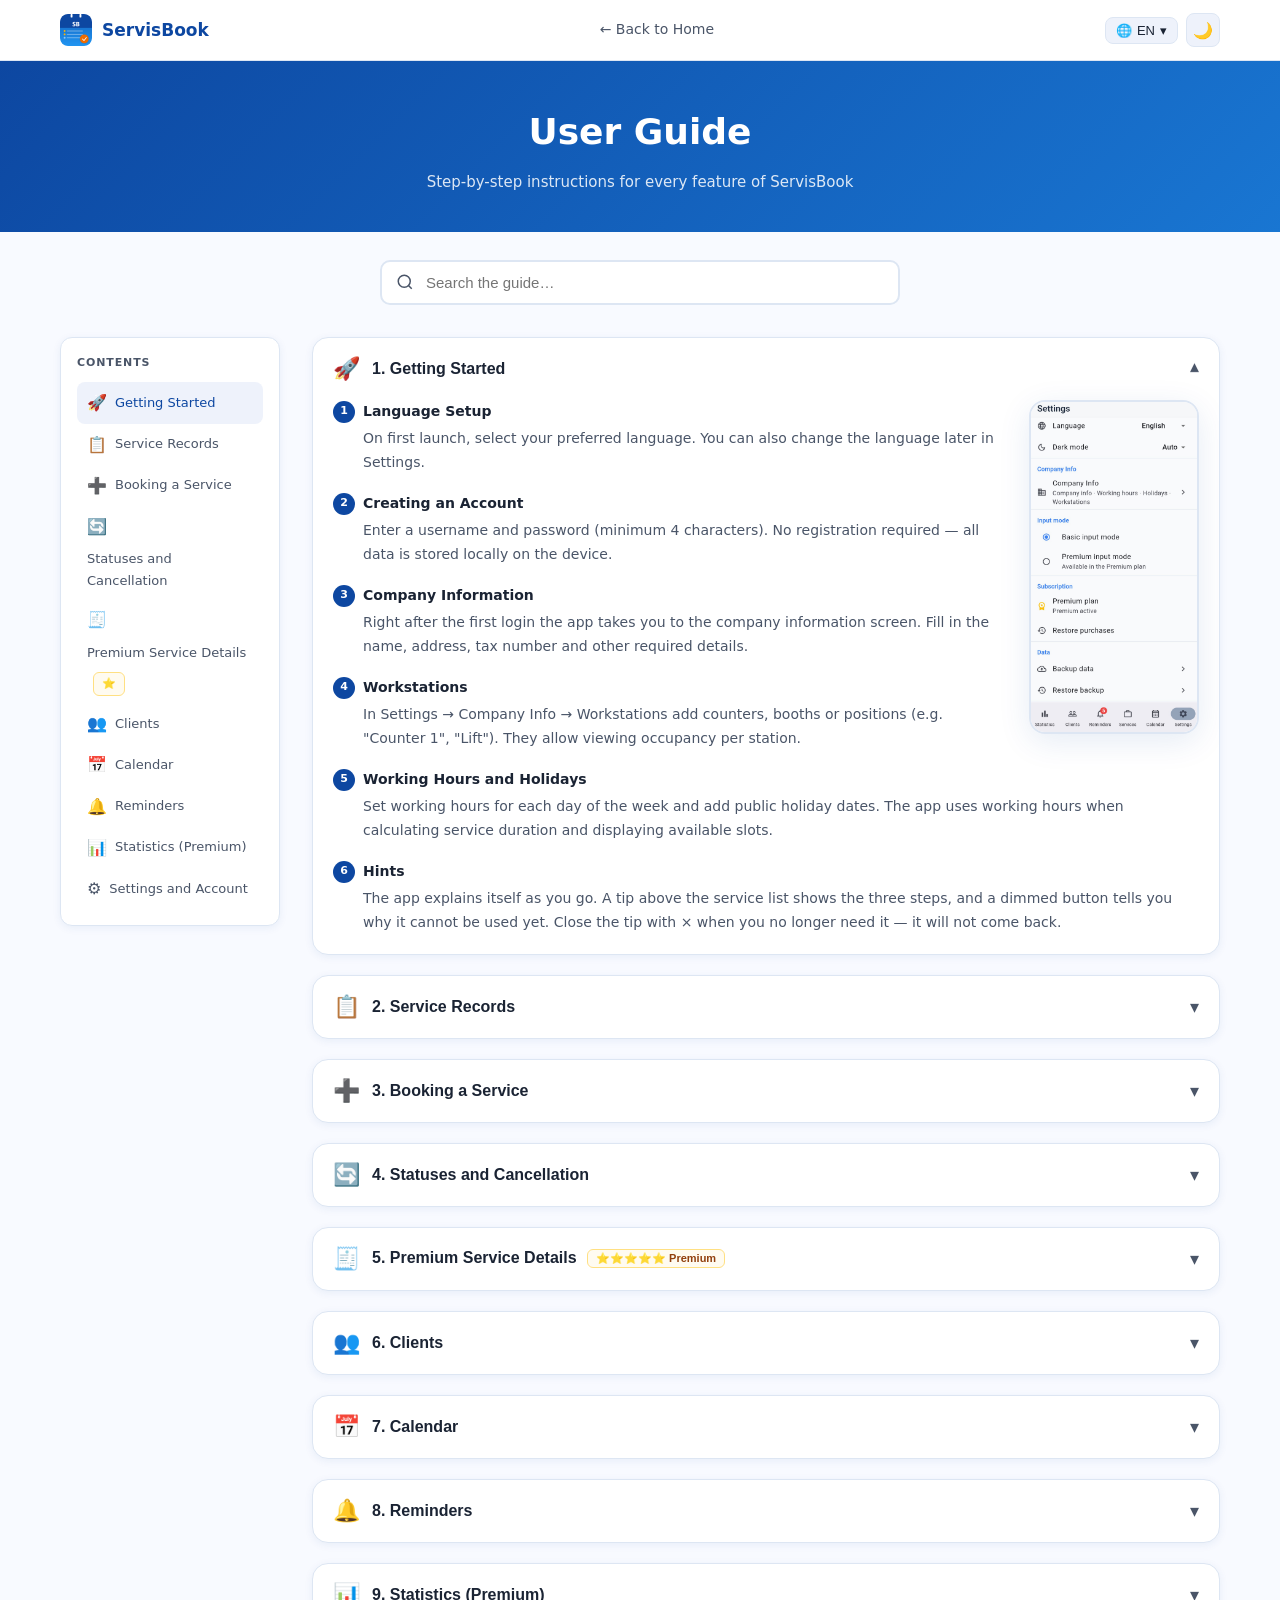
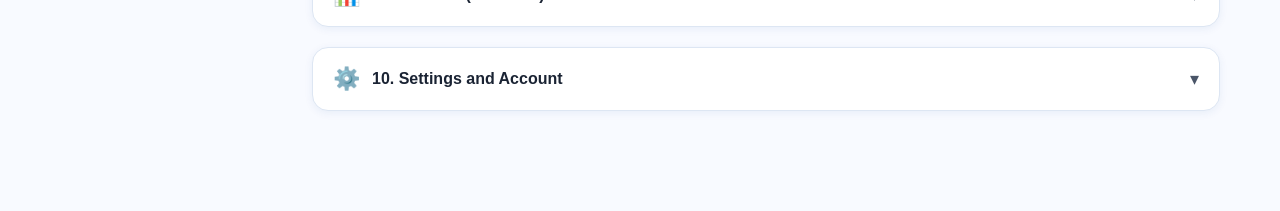
==== commit 459a2668: "Disable Jekyll; restore sidebar premium star, fix sidebar wrapping" ====
--- a/guide.html
+++ b/guide.html
@@ -111,10 +111,10 @@
       display: flex; align-items: center; gap: 8px;
       padding: 7px 10px; border-radius: 8px; text-decoration: none;
       font-size: 13px; color: var(--text-muted); transition: background .1s, color .1s;
-      white-space: nowrap;
+      flex-wrap: wrap;
     }
     .sidebar-link:hover, .sidebar-link.active { background: var(--bg-alt); color: var(--primary); }
-    .sidebar-link span { font-size: 16px; }
+    .sidebar-link > span:first-child { font-size: 16px; }
 
     /* CONTENT */
     .guide-section {
@@ -261,7 +261,7 @@
       <a class="sidebar-link" href="#s2"><span>📋</span> <span data-i18n="helpSec2Title">Service Records</span></a>
       <a class="sidebar-link" href="#s3"><span>➕</span> <span data-i18n="helpSec3Title">Booking a Service</span></a>
       <a class="sidebar-link" href="#s4"><span>🔄</span> <span data-i18n="helpSec4Title">Statuses and Cancellation</span></a>
-      <a class="sidebar-link" href="#s5"><span>🧾</span> <span data-i18n="helpSec5Title">Premium Service Details</span></a>
+      <a class="sidebar-link" href="#s5"><span>🧾</span> <span data-i18n="helpSec5Title">Premium Service Details</span> <span class="premium-note">⭐</span></a>
       <a class="sidebar-link" href="#s6"><span>👥</span> <span data-i18n="helpSec6Title">Clients</span></a>
       <a class="sidebar-link" href="#s7"><span>📅</span> <span data-i18n="helpSec7Title">Calendar</span></a>
       <a class="sidebar-link" href="#s8"><span>🔔</span> <span data-i18n="helpSec8Title">Reminders</span></a>
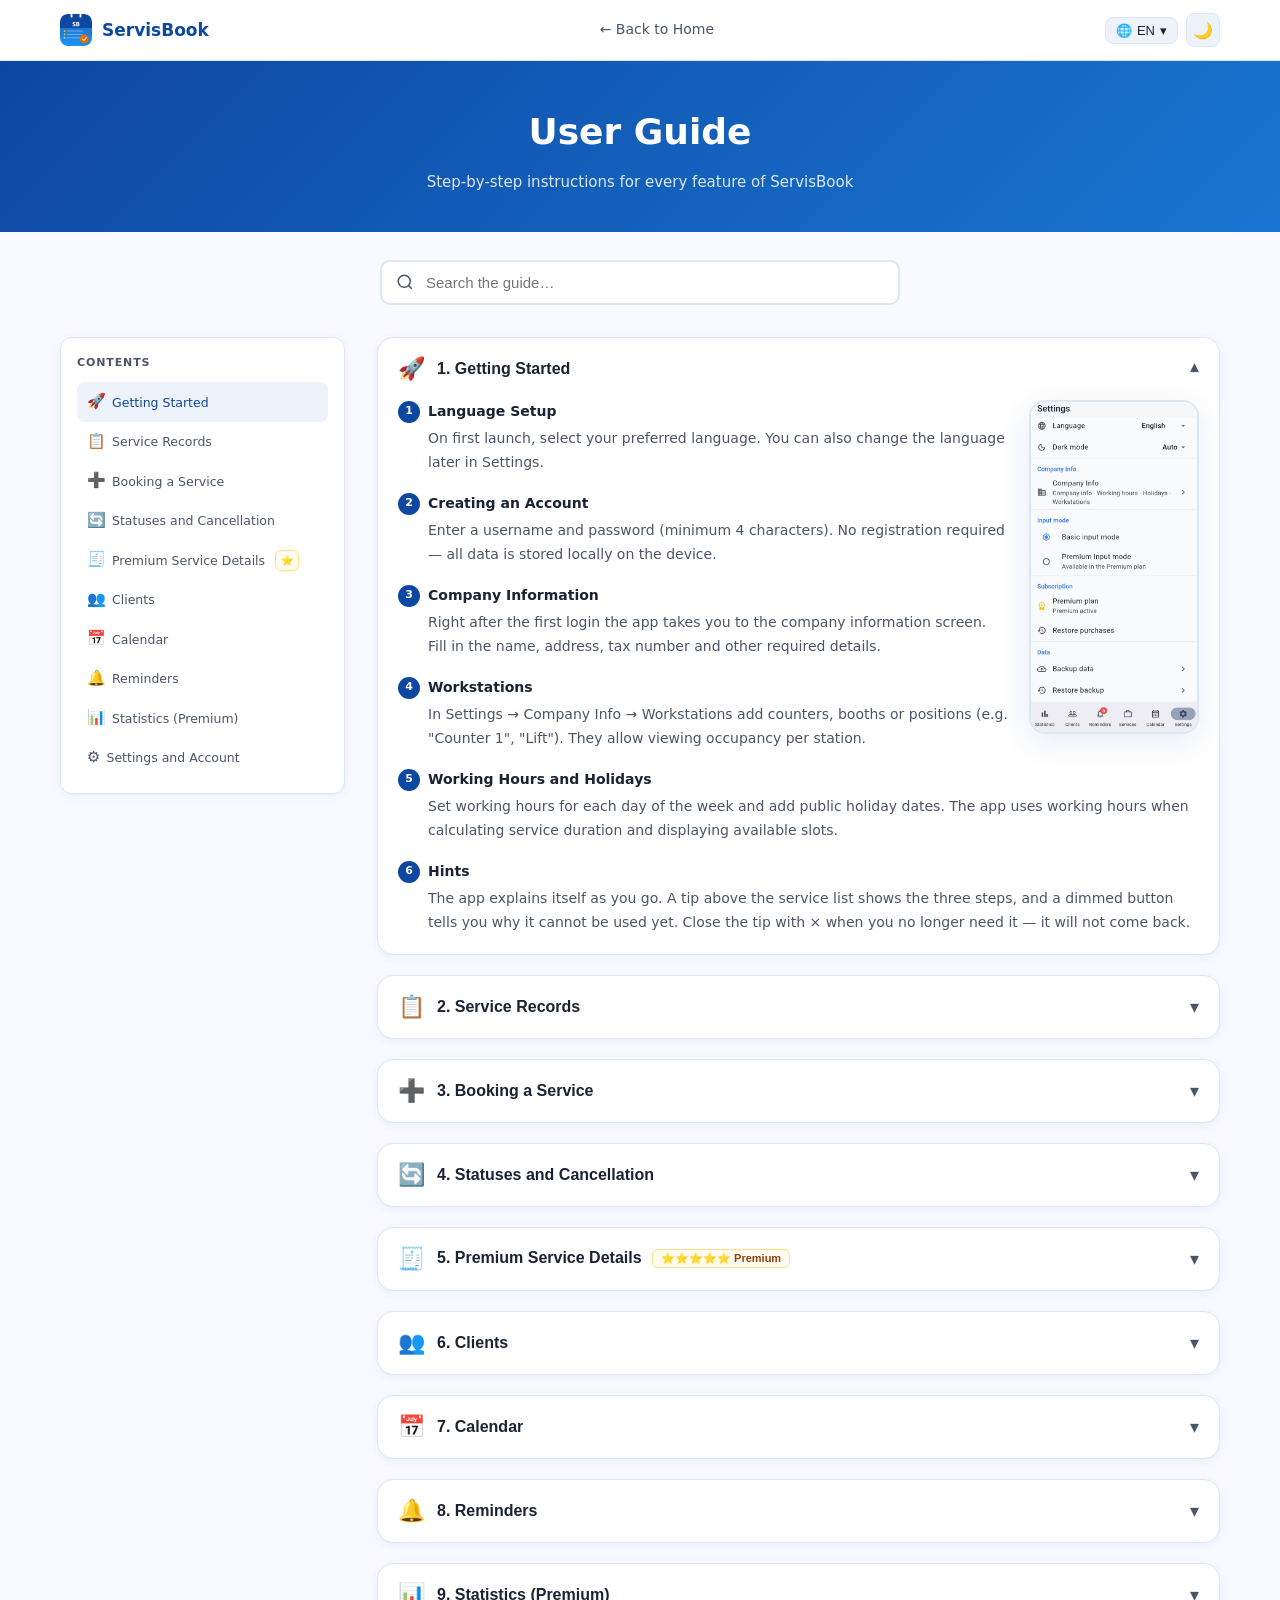
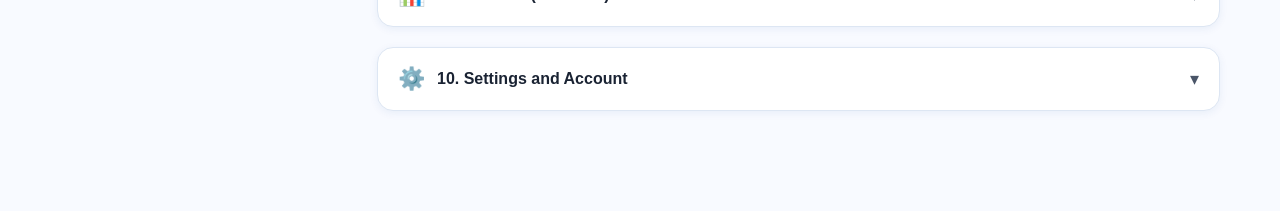
==== commit e64e2406: "Sidebar: widen to 285px so every language fits on one line" ====
--- a/guide.html
+++ b/guide.html
@@ -108,13 +108,13 @@
       text-transform: uppercase; letter-spacing: .08em; margin-bottom: 10px;
     }
     .sidebar-link {
-      display: flex; align-items: center; gap: 8px;
+      display: flex; align-items: center; gap: 6px;
       padding: 7px 10px; border-radius: 8px; text-decoration: none;
-      font-size: 13px; color: var(--text-muted); transition: background .1s, color .1s;
-      flex-wrap: wrap;
+      font-size: 12.5px; color: var(--text-muted); transition: background .1s, color .1s;
+      white-space: nowrap;
     }
     .sidebar-link:hover, .sidebar-link.active { background: var(--bg-alt); color: var(--primary); }
-    .sidebar-link > span:first-child { font-size: 16px; }
+    .sidebar-link > span:first-child { font-size: 15px; }
 
     /* CONTENT */
     .guide-section {
@@ -172,6 +172,7 @@
       padding: 2px 8px; border-radius: 6px; margin-left: 6px;
       vertical-align: middle;
     }
+    .sidebar-link .premium-note { font-size: 10px; padding: 1px 5px; margin-left: 4px; }
     @media (prefers-color-scheme: dark) {
       :root:not([data-theme="light"]) .premium-note { color: var(--gold); }
     }
@@ -182,7 +183,7 @@
 
     /* RESPONSIVE */
     @media (min-width: 900px) {
-      .guide-layout { grid-template-columns: 220px 1fr; }
+      .guide-layout { grid-template-columns: 285px 1fr; }
       .sidebar { display: block; }
     }
     @media (min-width: 1024px) {
